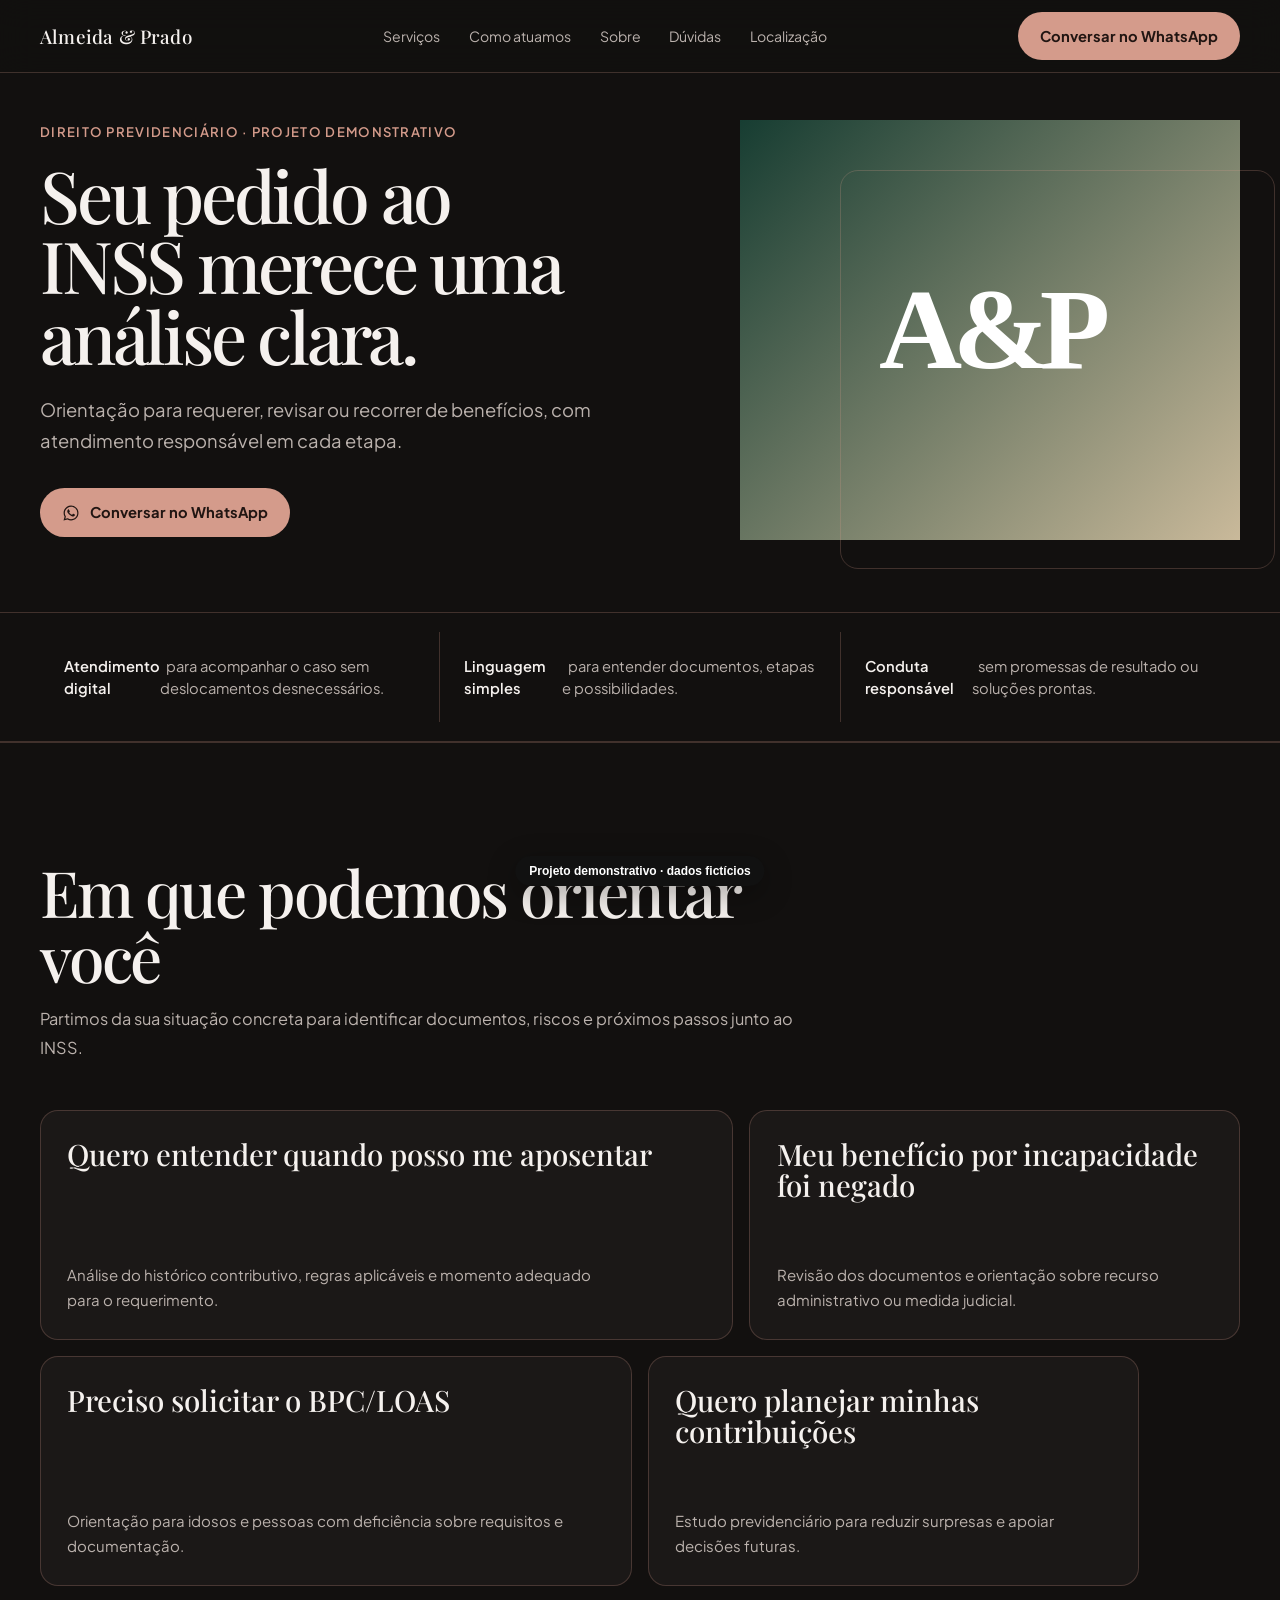
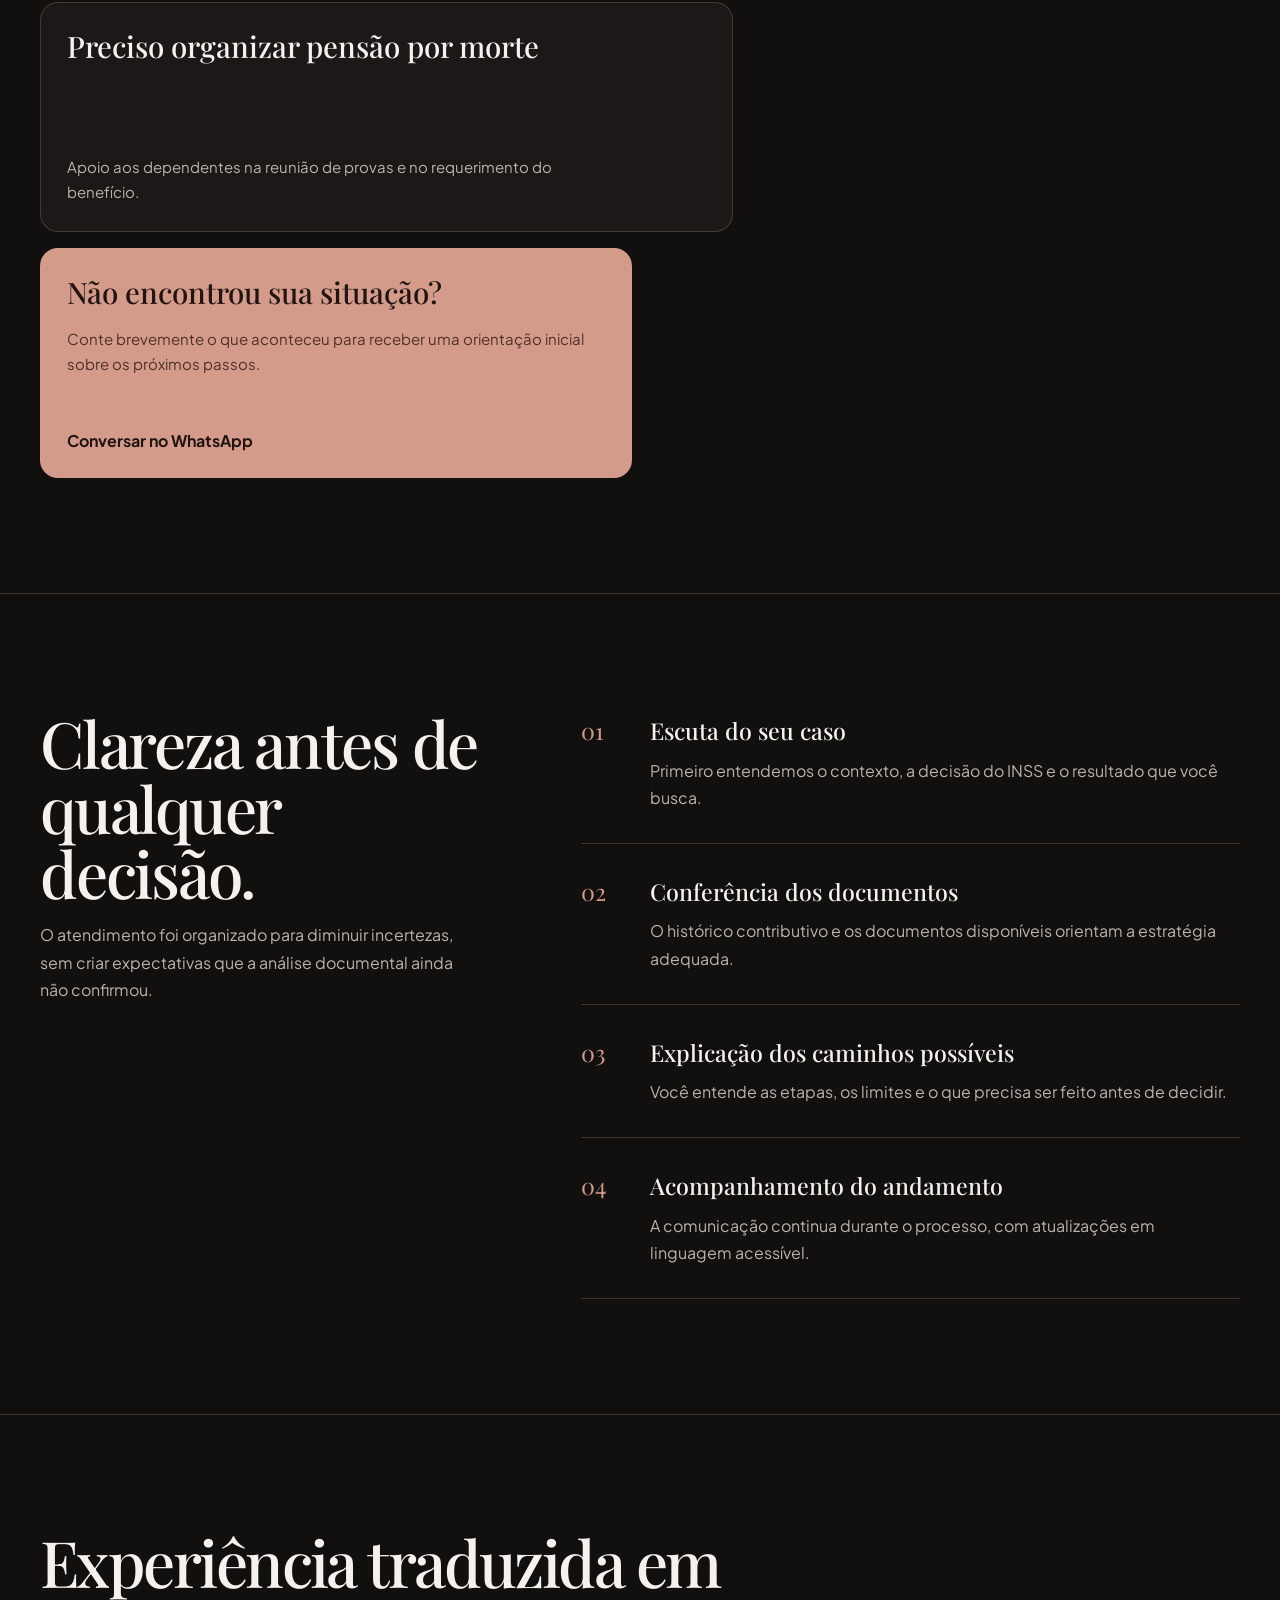
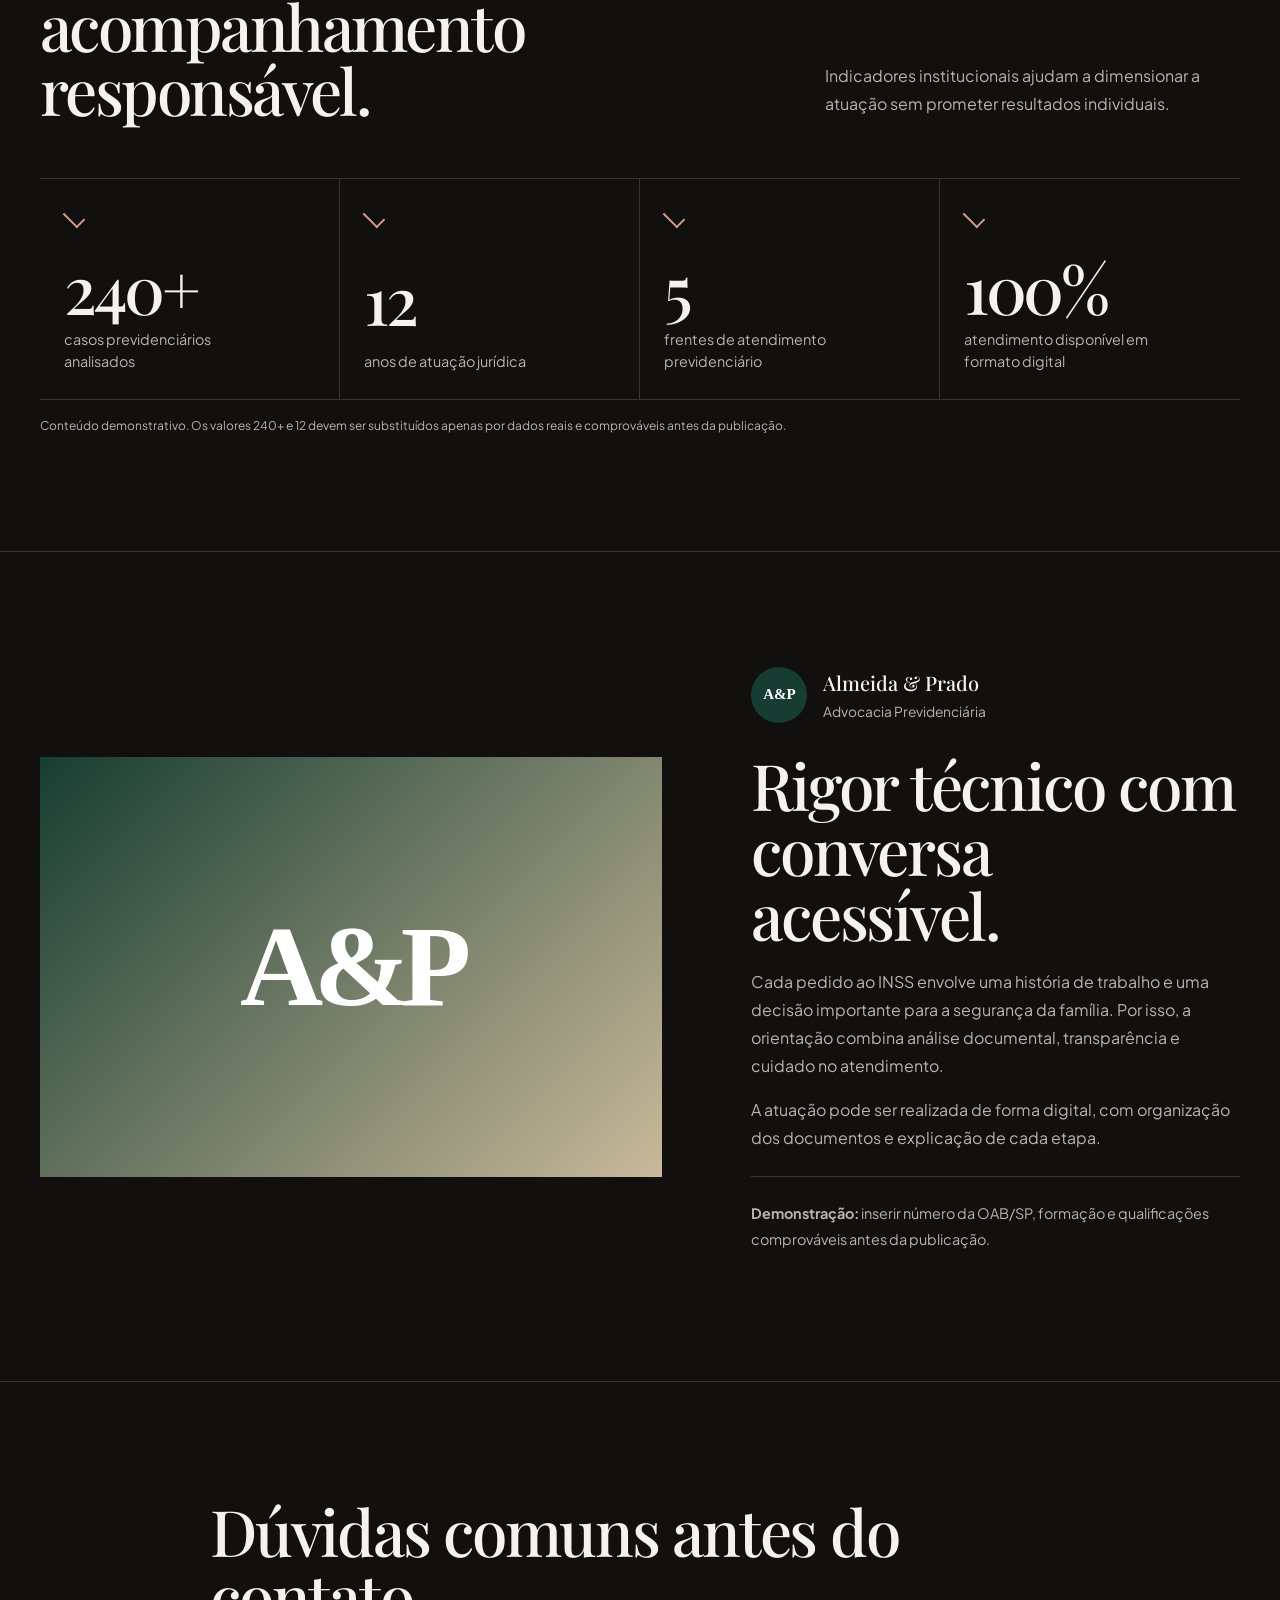
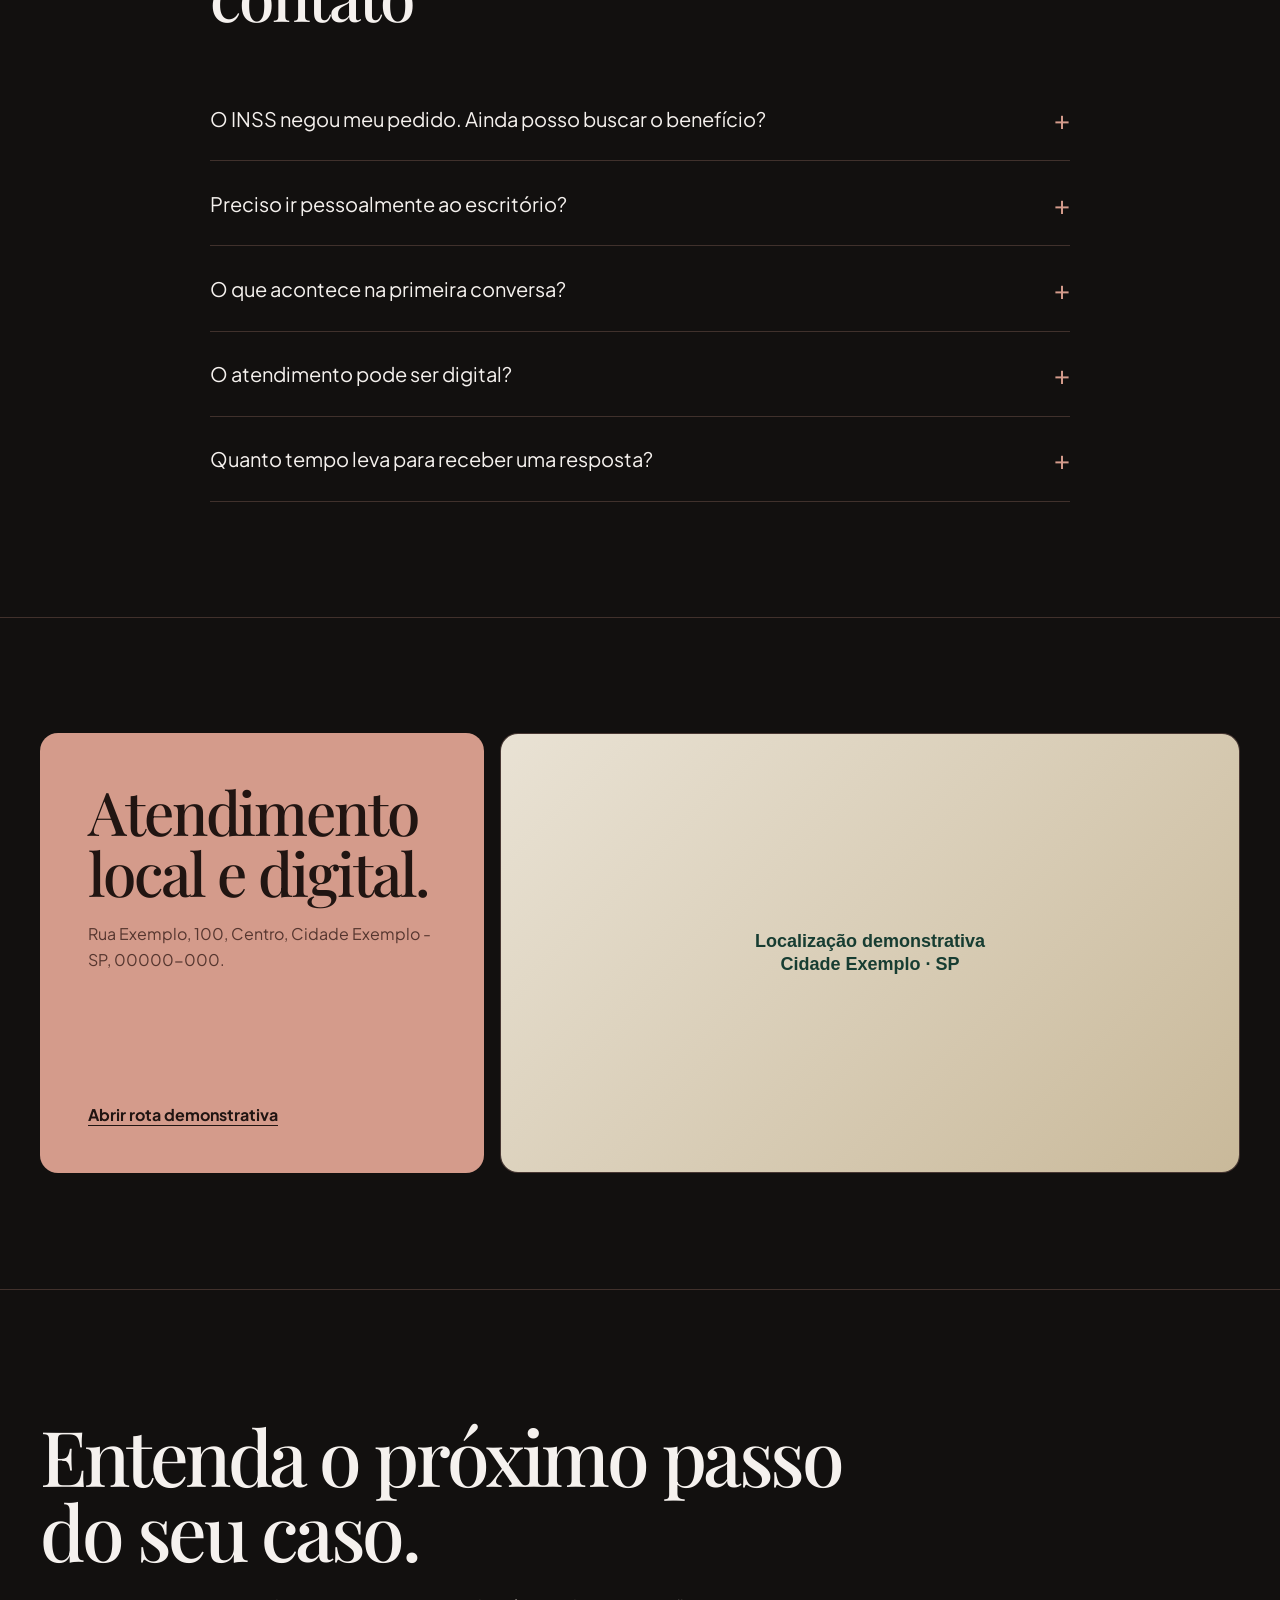
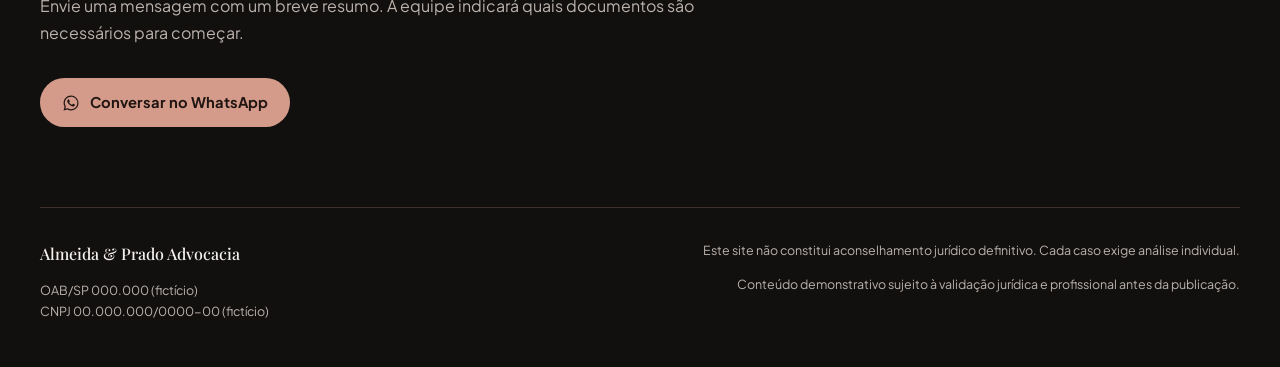
==== projetos/almeida-prado/index.html @ d70d2507 "Adiciona demo jurídica sanitizada" ====
<!doctype html>
<html lang="pt-BR">
<head>
  <meta charset="utf-8">
  <meta name="viewport" content="width=device-width, initial-scale=1">
  <meta name="description" content="Orientação previdenciária clara para aposentadorias, benefícios por incapacidade, BPC/LOAS e revisões junto ao INSS.">
  <meta name="theme-color" content="#12100f">
  <meta property="og:title" content="Almeida & Prado | Advocacia Previdenciária">
  <meta property="og:description" content="Entenda seus próximos passos junto ao INSS com orientação técnica, clara e responsável.">
  <meta property="og:type" content="website">
  <title>Almeida & Prado | Advocacia Previdenciária</title>
  <link rel="preconnect" href="https://fonts.googleapis.com">
  <link rel="preconnect" href="https://fonts.gstatic.com" crossorigin>
  <link href="https://fonts.googleapis.com/css2?family=Playfair+Display:ital,wght@0,500;0,600;1,500&family=Plus+Jakarta+Sans:wght@400;500;600;700&display=swap" rel="stylesheet">
  <style>
    :root {
      --bg: #12100f;
      --surface: #1b1817;
      --surface-soft: #221d1b;
      --accent: #d49b8b;
      --accent-hover: #e2ad9f;
      --text: #f5f1ee;
      --muted: #bbb2ad;
      --line: rgba(212, 155, 139, .24);
      --max: 1200px;
      --radius: 18px;
      --shadow: 0 24px 70px rgba(45, 25, 20, .28);
    }

    * { box-sizing: border-box; }
    html { scroll-behavior: smooth; }
    body {
      margin: 0;
      overflow-x: hidden;
      background: var(--bg);
      color: var(--text);
      font-family: "Plus Jakarta Sans", system-ui, sans-serif;
      -webkit-font-smoothing: antialiased;
    }
    body.menu-open { overflow: hidden; }
    img { display: block; max-width: 100%; }
    a { color: inherit; }
    button { font: inherit; }
    h1, h2, h3, .font-display {
      margin-top: 0;
      font-family: "Playfair Display", Georgia, serif;
      font-weight: 500;
    }
    p { margin-top: 0; }
    section[id] { scroll-margin-top: 88px; }

    .container { width: min(var(--max), calc(100% - 48px)); margin-inline: auto; }
    .section { padding: clamp(5rem, 9vw, 8rem) 0; border-top: 1px solid var(--line); }
    .section-title { max-width: 760px; margin-bottom: 3rem; }
    .section-title h2 { margin-bottom: 1rem; font-size: clamp(2.35rem, 5vw, 4.75rem); line-height: 1.02; letter-spacing: -.035em; }
    .section-title p, .body-copy { max-width: 64ch; color: var(--muted); font-size: 1.02rem; line-height: 1.75; }

    .skip-link { position: fixed; top: 1rem; left: 1rem; z-index: 100; padding: .8rem 1rem; transform: translateY(-180%); border-radius: 8px; background: var(--accent); color: #211512; font-weight: 700; }
    .skip-link:focus { transform: translateY(0); }

    .site-header { position: fixed; inset: 0 0 auto; z-index: 50; border-bottom: 1px solid var(--line); background: rgba(18, 16, 15, .88); backdrop-filter: blur(16px); }
    .nav-shell { min-height: 72px; display: flex; align-items: center; justify-content: space-between; gap: 2rem; }
    .brand { text-decoration: none; font-size: 1.18rem; letter-spacing: .01em; white-space: nowrap; }
    .desktop-nav { display: flex; align-items: center; gap: 1.8rem; }
    .desktop-nav a { color: var(--muted); font-size: .88rem; text-decoration: none; transition: color .2s ease; }
    .desktop-nav a:hover { color: var(--text); }
    .menu-toggle { display: none; width: 44px; height: 44px; padding: 0; border: 0; background: transparent; color: var(--text); cursor: pointer; }
    .menu-toggle span, .menu-toggle::before, .menu-toggle::after { content: ""; display: block; width: 22px; height: 1px; margin: 6px auto; background: currentColor; transition: transform .2s ease, opacity .2s ease; }
    .menu-toggle[aria-expanded="true"] span { opacity: 0; }
    .menu-toggle[aria-expanded="true"]::before { transform: translateY(7px) rotate(45deg); }
    .menu-toggle[aria-expanded="true"]::after { transform: translateY(-7px) rotate(-45deg); }
    .mobile-nav { display: none; }

    .button { display: inline-flex; min-height: 48px; align-items: center; justify-content: center; gap: .65rem; padding: .9rem 1.3rem; border: 1px solid transparent; border-radius: 999px; background: var(--accent); color: #211512; font-size: .92rem; font-weight: 700; line-height: 1; text-decoration: none; white-space: nowrap; transition: transform .2s ease, background-color .2s ease; }
    .button:hover { transform: translateY(-2px); background: var(--accent-hover); }
    .button:active { transform: translateY(0) scale(.98); }
    .button svg { width: 18px; height: 18px; }
    :focus-visible { outline: 2px solid var(--accent); outline-offset: 4px; }

    .hero { display: grid; align-items: center; padding: 7.5rem 0 4.5rem; }
    .hero-grid { display: grid; grid-template-columns: minmax(0, 1.05fr) minmax(360px, .95fr); align-items: center; gap: clamp(2.5rem, 6vw, 6rem); }
    .hero-kicker { margin-bottom: 1.2rem; color: var(--accent); font-size: .82rem; font-weight: 600; letter-spacing: .1em; text-transform: uppercase; }
    .hero h1 { max-width: 780px; margin-bottom: 1.5rem; font-size: clamp(3.1rem, 5.6vw, 6rem); line-height: .98; letter-spacing: -.045em; text-wrap: balance; }
    .hero-copy { max-width: 610px; margin-bottom: 2rem; color: var(--muted); font-size: clamp(1rem, 1.5vw, 1.15rem); line-height: 1.7; }
    .hero-media { position: relative; justify-self: end; width: min(100%, 500px); margin: 0; }
    .hero-media::before { content: ""; position: absolute; inset: 12% -7% -7% 20%; border: 1px solid var(--line); border-radius: var(--radius); }
    .hero-media img { position: relative; width: 100%; height: clamp(380px, 42vw, 500px); object-fit: cover; object-position: center 34%; border-radius: var(--radius); box-shadow: var(--shadow); }

    .trust-strip { padding: 1.2rem 0; border-top: 1px solid var(--line); border-bottom: 1px solid var(--line); }
    .trust-grid { display: grid; grid-template-columns: repeat(3, 1fr); gap: 1px; background: var(--line); }
    .trust-item { min-height: 90px; display: flex; align-items: center; padding: 1.2rem 1.5rem; background: var(--bg); color: var(--muted); font-size: .92rem; line-height: 1.5; }
    .trust-item strong { color: var(--text); font-weight: 600; }

    .services-grid { display: grid; grid-template-columns: repeat(12, 1fr); gap: 1rem; grid-auto-flow: dense; }
    .service { min-height: 230px; display: flex; flex-direction: column; justify-content: space-between; grid-column: span 4; padding: 1.65rem; border: 1px solid var(--line); border-radius: var(--radius); background: var(--surface); }
    .service:nth-child(1), .service:nth-child(4) { grid-column: span 7; }
    .service:nth-child(2), .service:nth-child(5) { grid-column: span 5; }
    .service:nth-child(3) { grid-column: span 6; }
    .service-cta { grid-column: span 6; background: var(--accent); color: #211512; text-decoration: none; }
    .service h3 { margin-bottom: 1.25rem; font-size: clamp(1.55rem, 2.3vw, 2.35rem); line-height: 1.08; }
    .service p { max-width: 48ch; margin-bottom: 0; color: var(--muted); font-size: .94rem; line-height: 1.65; }
    .service-cta p { color: #4f312a; }
    .service-link { margin-top: 2rem; font-weight: 700; }

    .method-grid { display: grid; grid-template-columns: .8fr 1.2fr; gap: clamp(3rem, 8vw, 8rem); }
    .method-title { position: sticky; top: 120px; align-self: start; }
    .method-title h2 { margin-bottom: 1rem; font-size: clamp(2.5rem, 5vw, 4.7rem); line-height: 1.02; letter-spacing: -.035em; }
    .method-title p { color: var(--muted); line-height: 1.7; }
    .principles { display: grid; gap: 0; }
    .principle { display: grid; grid-template-columns: 48px 1fr; gap: 1.3rem; padding: 2rem 0; border-bottom: 1px solid var(--line); }
    .principle:first-child { padding-top: .35rem; }
    .principle-index { color: var(--accent); font-family: "Playfair Display", serif; font-size: 1.45rem; }
    .principle h3 { margin-bottom: .65rem; font-size: 1.45rem; }
    .principle p { margin-bottom: 0; color: var(--muted); line-height: 1.7; }

    .results { overflow: hidden; }
    .results-intro { display: grid; grid-template-columns: minmax(0, .8fr) minmax(280px, .45fr); justify-content: space-between; gap: 3rem; align-items: end; margin-bottom: 3.5rem; }
    .results-intro h2 { max-width: 720px; margin-bottom: 0; font-size: clamp(2.5rem, 5vw, 4.8rem); line-height: 1; letter-spacing: -.04em; }
    .results-intro p { margin-bottom: .35rem; color: var(--muted); line-height: 1.7; }
    .results-grid { display: grid; grid-template-columns: repeat(4, 1fr); border-top: 1px solid var(--line); border-bottom: 1px solid var(--line); }
    .result { position: relative; min-height: 220px; display: flex; flex-direction: column; justify-content: space-between; padding: 2rem 1.5rem 1.7rem; border-right: 1px solid var(--line); }
    .result:last-child { border-right: 0; }
    .result::before { content: ""; width: 18px; height: 10px; border-right: 2px solid var(--accent); border-bottom: 2px solid var(--accent); transform: rotate(45deg); }
    .result-value { display: block; margin: 2rem 0 .5rem; color: var(--text); font-family: "Playfair Display", Georgia, serif; font-size: clamp(3rem, 5.2vw, 5.2rem); font-weight: 500; line-height: .9; letter-spacing: -.05em; }
    .result-label { max-width: 19ch; color: var(--muted); font-size: .9rem; line-height: 1.5; }
    .results-note { margin: 1rem 0 0; color: var(--muted); font-size: .75rem; line-height: 1.6; }

    .about-grid { display: grid; grid-template-columns: minmax(0, 1.12fr) minmax(320px, .88fr); gap: clamp(2.5rem, 7vw, 6rem); align-items: center; }
    .team-photo { position: relative; margin: 0; }
    .team-photo img { width: 100%; height: clamp(440px, 52vw, 620px); object-fit: cover; object-position: center; border-radius: var(--radius); }
    .profile-row { display: flex; align-items: center; gap: 1rem; margin-bottom: 1.8rem; }
    .profile-row img { width: 74px; height: 74px; border-radius: 50%; object-fit: cover; image-rendering: auto; }
    .profile-row strong { display: block; margin-bottom: .25rem; font-family: "Playfair Display", serif; font-size: 1.25rem; font-weight: 500; }
    .profile-row span { color: var(--muted); font-size: .86rem; }
    .about-copy h2 { margin-bottom: 1.3rem; font-size: clamp(2.5rem, 5vw, 4.7rem); line-height: 1.02; letter-spacing: -.035em; }
    .about-copy p { color: var(--muted); line-height: 1.75; }
    .credential-placeholder { margin-top: 1.5rem; padding-top: 1.5rem; border-top: 1px solid var(--line); color: var(--text); font-size: .9rem; }

    .faq-wrap { max-width: 860px; }
    details { border-bottom: 1px solid var(--line); }
    summary { display: grid; grid-template-columns: 1fr auto; align-items: center; gap: 1.5rem; padding: 1.6rem 0; cursor: pointer; list-style: none; font-size: clamp(1.05rem, 2vw, 1.25rem); }
    summary::-webkit-details-marker { display: none; }
    summary::after { content: "+"; color: var(--accent); font-size: 1.65rem; font-weight: 400; transition: transform .2s ease; }
    details[open] summary::after { transform: rotate(45deg); }
    details p { max-width: 66ch; padding: 0 3rem 1.6rem 0; color: var(--muted); line-height: 1.7; }

    .location-grid { display: grid; grid-template-columns: .75fr 1.25fr; gap: 1rem; }
    .location-copy { display: flex; flex-direction: column; justify-content: space-between; min-height: 440px; padding: clamp(1.75rem, 4vw, 3rem); border-radius: var(--radius); background: var(--accent); color: #211512; }
    .location-copy h2 { max-width: 500px; margin-bottom: 1.2rem; font-size: clamp(2.4rem, 4.7vw, 4.5rem); line-height: 1; letter-spacing: -.035em; }
    .location-copy p { max-width: 48ch; color: #56362f; line-height: 1.65; }
    .location-copy a { font-weight: 700; text-underline-offset: 4px; }
    .map { min-height: 440px; overflow: hidden; border: 1px solid var(--line); border-radius: var(--radius); background: var(--surface); }
    .map iframe { width: 100%; height: 100%; min-height: 440px; border: 0; filter: grayscale(1) contrast(.9) sepia(.15); }

    .footer { padding: clamp(5rem, 10vw, 9rem) 0 calc(2rem + env(safe-area-inset-bottom)); border-top: 1px solid var(--line); }
    .footer-cta { max-width: 850px; margin-bottom: 5rem; }
    .footer-cta h2 { margin-bottom: 1.5rem; font-size: clamp(2.7rem, 6vw, 6rem); line-height: .98; letter-spacing: -.045em; }
    .footer-cta p { max-width: 56ch; margin-bottom: 2rem; color: var(--muted); line-height: 1.7; }
    .footer-meta { display: grid; grid-template-columns: 1fr 1fr; gap: 2rem; padding-top: 2rem; border-top: 1px solid var(--line); color: var(--muted); font-size: .78rem; line-height: 1.7; }
    .footer-meta strong { color: var(--text); font-family: "Playfair Display", serif; font-size: 1rem; font-weight: 500; }
    .footer-meta > :last-child { text-align: right; }
    .mobile-cta { display: none; }

    .reveal { opacity: 1; transform: none; }
    .js .reveal { opacity: 0; transform: translateY(20px); }
    .js .reveal.is-visible { opacity: 1; transform: translateY(0); transition: opacity .65s ease, transform .65s cubic-bezier(.2, .8, .2, 1); }

    @media (max-width: 900px) {
      .desktop-nav, .header-cta { display: none; }
      .menu-toggle { display: block; }
      .mobile-nav { position: fixed; inset: 73px 0 auto; display: grid; max-height: 0; overflow: hidden; background: var(--bg); transition: max-height .25s ease; }
      .mobile-nav.is-open { max-height: calc(100dvh - 73px); border-bottom: 1px solid var(--line); }
      .mobile-nav a { padding: 1.1rem 24px; border-top: 1px solid var(--line); color: var(--muted); text-decoration: none; }
      .hero { padding: 7.5rem 0 4rem; }
      .hero-grid, .about-grid, .method-grid, .location-grid { grid-template-columns: 1fr; }
      .results-intro { grid-template-columns: 1fr; gap: 1.25rem; }
      .results-grid { grid-template-columns: repeat(2, 1fr); }
      .result:nth-child(2) { border-right: 0; }
      .result:nth-child(-n+2) { border-bottom: 1px solid var(--line); }
      .hero-media { justify-self: start; width: min(100%, 560px); }
      .hero-media img { height: min(58vw, 430px); object-position: center 30%; }
      .method-title { position: static; }
      .service, .service:nth-child(n), .service-cta { grid-column: span 6; }
      .location-copy { min-height: 340px; }
      .map, .map iframe { min-height: 360px; }
    }

    @media (max-width: 640px) {
      .container { width: min(100% - 32px, var(--max)); }
      .section { padding: 4.5rem 0; }
      .hero h1 { font-size: clamp(2.8rem, 13vw, 4.4rem); line-height: 1.01; }
      .hero-copy { font-size: 1rem; }
      .hero-media::before { display: none; }
      .hero-media img { height: min(84vw, 390px); object-position: center 28%; }
      .trust-grid { grid-template-columns: 1fr; }
      .services-grid { display: grid; grid-template-columns: 1fr; }
      .service, .service:nth-child(n), .service-cta { grid-column: auto; min-height: 210px; }
      .principle { grid-template-columns: 36px 1fr; gap: .85rem; }
      .results-grid { grid-template-columns: 1fr; }
      .result, .result:nth-child(2) { min-height: 180px; border-right: 0; border-bottom: 1px solid var(--line); }
      .result:last-child { border-bottom: 0; }
      .result-value { font-size: 4rem; }
      .team-photo img { height: min(108vw, 390px); object-position: center 34%; }
      .footer { padding-bottom: calc(7rem + env(safe-area-inset-bottom)); }
      .footer-meta { grid-template-columns: 1fr; }
      .footer-meta > :last-child { text-align: left; }
      .mobile-cta { position: fixed; inset: auto 0 0; z-index: 60; display: block; padding: .75rem 1rem calc(.75rem + env(safe-area-inset-bottom)); border-top: 1px solid var(--line); background: rgba(18, 16, 15, .94); backdrop-filter: blur(14px); }
      .mobile-cta .button { width: 100%; }
    }

    @media (prefers-reduced-motion: reduce) {
      html { scroll-behavior: auto; }
      *, *::before, *::after { animation-duration: .01ms !important; transition-duration: .01ms !important; }
      .js .reveal { opacity: 1; transform: none; }
    }
  </style>
  <script>document.documentElement.classList.add('js');</script>
</head>
<body>
  <a class="skip-link" href="#conteudo">Pular para o conteúdo</a>

  <svg aria-hidden="true" style="display:none">
    <symbol id="whatsapp" viewBox="0 0 24 24" fill="currentColor"><path d="M12.04 2C6.58 2 2.13 6.45 2.13 11.91c0 1.75.46 3.45 1.32 4.95L2 22l5.26-1.38a9.9 9.9 0 0 0 4.78 1.22h.01c5.46 0 9.9-4.45 9.9-9.91 0-2.65-1.03-5.14-2.9-7.01A9.88 9.88 0 0 0 12.04 2m0 1.67c2.24 0 4.35.87 5.94 2.46a8.23 8.23 0 0 1 2.42 5.85c0 4.56-3.71 8.27-8.37 8.27a8.3 8.3 0 0 1-4.22-1.15l-.3-.18-3.12.82.83-3.04-.2-.31a8.2 8.2 0 0 1-1.26-4.38c0-4.56 3.72-8.27 8.28-8.27M8.53 7.2c-.16 0-.43.06-.65.31-.22.25-.86.84-.86 2.05 0 1.21.88 2.38 1 2.54.13.17 1.75 2.8 4.32 3.82 2.13.85 2.57.68 3.03.64.47-.04 1.5-.61 1.71-1.2.21-.59.21-1.09.15-1.2-.06-.11-.23-.17-.48-.3-.25-.12-1.5-.74-1.73-.82-.23-.09-.4-.13-.57.13-.17.25-.65.82-.8.99-.15.17-.29.19-.54.06-.25-.12-1.06-.39-2.02-1.24a7.6 7.6 0 0 1-1.4-1.75c-.15-.25-.02-.39.11-.51.11-.11.25-.29.37-.44.12-.15.16-.25.24-.42.08-.17.04-.31-.02-.44C9.6 8.85 9.06 7.6 8.83 7.1c-.18-.4-.36-.35-.5-.36l-.42-.02Z"/></symbol>
  </svg>

  <header class="site-header">
    <div class="container nav-shell">
      <a class="brand font-display" href="#topo">Almeida & Prado</a>
      <nav class="desktop-nav" aria-label="Navegação principal">
        <a href="#servicos">Serviços</a><a href="#diferenciais">Como atuamos</a><a href="#sobre">Sobre</a><a href="#faq">Dúvidas</a><a href="#localizacao">Localização</a>
      </nav>
      <a class="button header-cta" data-cta href="#contato-demo" target="_blank" rel="noopener noreferrer">Conversar no WhatsApp</a>
      <button class="menu-toggle" type="button" aria-expanded="false" aria-controls="mobile-menu" aria-label="Abrir menu"><span></span></button>
    </div>
    <nav id="mobile-menu" class="mobile-nav" aria-label="Navegação móvel">
      <a href="#servicos">Serviços</a><a href="#diferenciais">Como atuamos</a><a href="#sobre">Sobre</a><a href="#faq">Dúvidas</a><a href="#localizacao">Localização</a>
    </nav>
  </header>

  <main id="conteudo">
    <section id="topo" class="hero">
      <div class="container hero-grid">
        <div class="hero-content">
          <p class="hero-kicker">Direito Previdenciário · Projeto demonstrativo</p>
          <h1>Seu pedido ao INSS merece uma análise clara.</h1>
          <p class="hero-copy">Orientação para requerer, revisar ou recorrer de benefícios, com atendimento responsável em cada etapa.</p>
          <a class="button" data-cta href="#contato-demo" target="_blank" rel="noopener noreferrer"><svg aria-hidden="true"><use href="#whatsapp"></use></svg>Conversar no WhatsApp</a>
        </div>
        <figure class="hero-media" aria-label="Equipe do escritório Almeida & Prado">
          <div aria-label="Monograma Almeida e Prado" style="width:100%;height:100%;min-height:420px;display:grid;place-items:center;background:linear-gradient(135deg,#173d32,#c9b99a);color:white;font:600 clamp(48px,9vw,120px)/1 Georgia,serif;letter-spacing:-.08em">A&amp;P</div>
        </figure>
      </div>
    </section>

    <aside class="trust-strip" aria-label="Características do atendimento">
      <div class="container trust-grid">
        <div class="trust-item"><strong>Atendimento digital</strong>&nbsp; para acompanhar o caso sem deslocamentos desnecessários.</div>
        <div class="trust-item"><strong>Linguagem simples</strong>&nbsp; para entender documentos, etapas e possibilidades.</div>
        <div class="trust-item"><strong>Conduta responsável</strong>&nbsp; sem promessas de resultado ou soluções prontas.</div>
      </div>
    </aside>

    <section id="servicos" class="section">
      <div class="container">
        <div class="section-title reveal"><h2>Em que podemos orientar você</h2><p>Partimos da sua situação concreta para identificar documentos, riscos e próximos passos junto ao INSS.</p></div>
        <div class="services-grid">
          <article class="service reveal"><h3>Quero entender quando posso me aposentar</h3><p>Análise do histórico contributivo, regras aplicáveis e momento adequado para o requerimento.</p></article>
          <article class="service reveal"><h3>Meu benefício por incapacidade foi negado</h3><p>Revisão dos documentos e orientação sobre recurso administrativo ou medida judicial.</p></article>
          <article class="service reveal"><h3>Preciso solicitar o BPC/LOAS</h3><p>Orientação para idosos e pessoas com deficiência sobre requisitos e documentação.</p></article>
          <article class="service reveal"><h3>Preciso organizar pensão por morte</h3><p>Apoio aos dependentes na reunião de provas e no requerimento do benefício.</p></article>
          <article class="service reveal"><h3>Quero planejar minhas contribuições</h3><p>Estudo previdenciário para reduzir surpresas e apoiar decisões futuras.</p></article>
          <a class="service service-cta reveal" data-cta href="#contato-demo" target="_blank" rel="noopener noreferrer"><div><h3>Não encontrou sua situação?</h3><p>Conte brevemente o que aconteceu para receber uma orientação inicial sobre os próximos passos.</p></div><span class="service-link">Conversar no WhatsApp</span></a>
        </div>
      </div>
    </section>

    <section id="diferenciais" class="section">
      <div class="container method-grid">
        <div class="method-title reveal"><h2>Clareza antes de qualquer decisão.</h2><p>O atendimento foi organizado para diminuir incertezas, sem criar expectativas que a análise documental ainda não confirmou.</p></div>
        <div class="principles">
          <article class="principle reveal"><span class="principle-index">01</span><div><h3>Escuta do seu caso</h3><p>Primeiro entendemos o contexto, a decisão do INSS e o resultado que você busca.</p></div></article>
          <article class="principle reveal"><span class="principle-index">02</span><div><h3>Conferência dos documentos</h3><p>O histórico contributivo e os documentos disponíveis orientam a estratégia adequada.</p></div></article>
          <article class="principle reveal"><span class="principle-index">03</span><div><h3>Explicação dos caminhos possíveis</h3><p>Você entende as etapas, os limites e o que precisa ser feito antes de decidir.</p></div></article>
          <article class="principle reveal"><span class="principle-index">04</span><div><h3>Acompanhamento do andamento</h3><p>A comunicação continua durante o processo, com atualizações em linguagem acessível.</p></div></article>
        </div>
      </div>
    </section>

    <section id="resultados" class="section results">
      <div class="container">
        <div class="results-intro reveal">
          <h2>Experiência traduzida em acompanhamento responsável.</h2>
          <p>Indicadores institucionais ajudam a dimensionar a atuação sem prometer resultados individuais.</p>
        </div>
        <div class="results-grid reveal" aria-label="Indicadores demonstrativos do escritório">
          <article class="result">
            <span class="result-value" data-counter="240" data-suffix="+">240+</span>
            <span class="result-label">casos previdenciários analisados</span>
          </article>
          <article class="result">
            <span class="result-value" data-counter="12">12</span>
            <span class="result-label">anos de atuação jurídica</span>
          </article>
          <article class="result">
            <span class="result-value" data-counter="5">5</span>
            <span class="result-label">frentes de atendimento previdenciário</span>
          </article>
          <article class="result">
            <span class="result-value" data-counter="100" data-suffix="%">100%</span>
            <span class="result-label">atendimento disponível em formato digital</span>
          </article>
        </div>
        <p class="results-note">Conteúdo demonstrativo. Os valores 240+ e 12 devem ser substituídos apenas por dados reais e comprováveis antes da publicação.</p>
      </div>
    </section>

    <section id="sobre" class="section">
      <div class="container about-grid">
        <figure class="team-photo reveal"><div aria-label="Identidade visual Almeida e Prado" style="width:100%;height:100%;min-height:420px;display:grid;place-items:center;background:linear-gradient(135deg,#173d32,#c9b99a);color:white;font:600 clamp(48px,9vw,120px)/1 Georgia,serif;letter-spacing:-.08em">A&amp;P</div></figure>
        <div class="about-copy reveal">
          <div class="profile-row"><div aria-hidden="true" style="width:56px;height:56px;border-radius:50%;display:grid;place-items:center;background:#173d32;color:#fff;font:600 15px Georgia,serif">A&amp;P</div><div><strong>Almeida &amp; Prado</strong><span>Advocacia Previdenciária</span></div></div>
          <h2>Rigor técnico com conversa acessível.</h2>
          <p>Cada pedido ao INSS envolve uma história de trabalho e uma decisão importante para a segurança da família. Por isso, a orientação combina análise documental, transparência e cuidado no atendimento.</p>
          <p>A atuação pode ser realizada de forma digital, com organização dos documentos e explicação de cada etapa.</p>
          <p class="credential-placeholder"><strong>Demonstração:</strong> inserir número da OAB/SP, formação e qualificações comprováveis antes da publicação.</p>
        </div>
      </div>
    </section>

    <section id="faq" class="section">
      <div class="container faq-wrap">
        <div class="section-title reveal"><h2>Dúvidas comuns antes do contato</h2></div>
        <div class="reveal">
          <details><summary>O INSS negou meu pedido. Ainda posso buscar o benefício?</summary><p>Dependendo do caso, pode ser possível apresentar recurso administrativo ou avaliar uma medida judicial. A documentação e o motivo do indeferimento precisam ser analisados.</p></details>
          <details><summary>Preciso ir pessoalmente ao escritório?</summary><p>Não necessariamente. O atendimento e o envio de documentos podem ser realizados de forma digital.</p></details>
          <details><summary>O que acontece na primeira conversa?</summary><p>Você relata a situação e recebe a indicação dos documentos necessários para uma análise responsável do caso.</p></details>
          <details><summary>O atendimento pode ser digital?</summary><p>Sim. O atendimento digital permite acompanhar casos de outras localidades, conforme a viabilidade jurídica.</p></details>
          <details><summary>Quanto tempo leva para receber uma resposta?</summary><p>Prazo de retorno e disponibilidade devem ser confirmados pela equipe no início do atendimento.</p></details>
        </div>
      </div>
    </section>

    <section id="localizacao" class="section">
      <div class="container location-grid">
        <div class="location-copy reveal"><div><h2>Atendimento local e digital.</h2><p>Rua Exemplo, 100, Centro, Cidade Exemplo - SP, 00000-000.</p></div><a href="#contato-demo">Abrir rota demonstrativa</a></div>
        <div class="map reveal" aria-label="Mapa demonstrativo"><div style="min-height:360px;height:100%;display:grid;place-items:center;background:linear-gradient(135deg,#e9e2d4,#c9b99a);color:#173d32;font:600 18px/1.3 Arial,sans-serif;text-align:center;padding:24px">Localização demonstrativa<br>Cidade Exemplo · SP</div></div>
      </div>
    </section>
  </main>

  <footer class="footer">
    <div class="container">
      <div class="footer-cta reveal"><h2>Entenda o próximo passo do seu caso.</h2><p>Envie uma mensagem com um breve resumo. A equipe indicará quais documentos são necessários para começar.</p><a class="button" data-cta href="#contato-demo" target="_blank" rel="noopener noreferrer"><svg aria-hidden="true"><use href="#whatsapp"></use></svg>Conversar no WhatsApp</a></div>
      <div class="footer-meta"><div><p><strong>Almeida & Prado Advocacia</strong></p><p>OAB/SP 000.000 (fictício)<br>CNPJ 00.000.000/0000-00 (fictício)</p></div><div><p>Este site não constitui aconselhamento jurídico definitivo. Cada caso exige análise individual.</p><p>Conteúdo demonstrativo sujeito à validação jurídica e profissional antes da publicação.</p></div></div>
    </div>
  </footer>

  <div class="mobile-cta"><a class="button" data-cta href="#contato-demo" target="_blank" rel="noopener noreferrer"><svg aria-hidden="true"><use href="#whatsapp"></use></svg>Conversar no WhatsApp</a></div>

  <script>
    (function () {
      var toggle = document.querySelector('.menu-toggle');
      var menu = document.getElementById('mobile-menu');
      function setMenu(open) {
        toggle.setAttribute('aria-expanded', String(open));
        toggle.setAttribute('aria-label', open ? 'Fechar menu' : 'Abrir menu');
        menu.classList.toggle('is-open', open);
        document.body.classList.toggle('menu-open', open);
      }
      toggle.addEventListener('click', function () { setMenu(toggle.getAttribute('aria-expanded') !== 'true'); });
      menu.querySelectorAll('a').forEach(function (link) { link.addEventListener('click', function () { setMenu(false); }); });
      document.addEventListener('keydown', function (event) { if (event.key === 'Escape') { setMenu(false); toggle.focus(); } });

      var reduceMotion = window.matchMedia('(prefers-reduced-motion: reduce)').matches;
      var reveals = document.querySelectorAll('.reveal');
      if (reduceMotion || !('IntersectionObserver' in window)) {
        reveals.forEach(function (element) { element.classList.add('is-visible'); });
      } else {
        var observer = new IntersectionObserver(function (entries) {
          entries.forEach(function (entry) {
            if (entry.isIntersecting) { entry.target.classList.add('is-visible'); observer.unobserve(entry.target); }
          });
        }, { threshold: .12, rootMargin: '0px 0px -40px' });
        reveals.forEach(function (element) { observer.observe(element); });
      }

      var counters = document.querySelectorAll('[data-counter]');
      function setCounterValue(element, value) {
        element.textContent = value + (element.getAttribute('data-suffix') || '');
      }
      function animateCounter(element) {
        var target = Number(element.getAttribute('data-counter'));
        var startTime = null;
        var duration = 1100;
        function frame(time) {
          if (startTime === null) { startTime = time; }
          var progress = Math.min((time - startTime) / duration, 1);
          var eased = 1 - Math.pow(1 - progress, 3);
          setCounterValue(element, Math.round(target * eased));
          if (progress < 1) { requestAnimationFrame(frame); }
        }
        requestAnimationFrame(frame);
      }
      if (!reduceMotion && 'IntersectionObserver' in window) {
        var counterObserver = new IntersectionObserver(function (entries) {
          entries.forEach(function (entry) {
            if (entry.isIntersecting) {
              entry.target.querySelectorAll('[data-counter]').forEach(animateCounter);
              counterObserver.unobserve(entry.target);
            }
          });
        }, { threshold: .35 });
        var resultsGrid = document.querySelector('.results-grid');
        if (resultsGrid) { counterObserver.observe(resultsGrid); }
      } else {
        counters.forEach(function (element) { setCounterValue(element, element.getAttribute('data-counter')); });
      }
    }());
  </script>
<div style="position:fixed;z-index:99999;left:50%;bottom:14px;transform:translateX(-50%);padding:8px 14px;border-radius:999px;background:#111;color:#fff;font:600 12px/1.2 Arial,sans-serif;box-shadow:0 8px 30px #0005;white-space:nowrap">Projeto demonstrativo · dados fictícios</div></body>
</html>
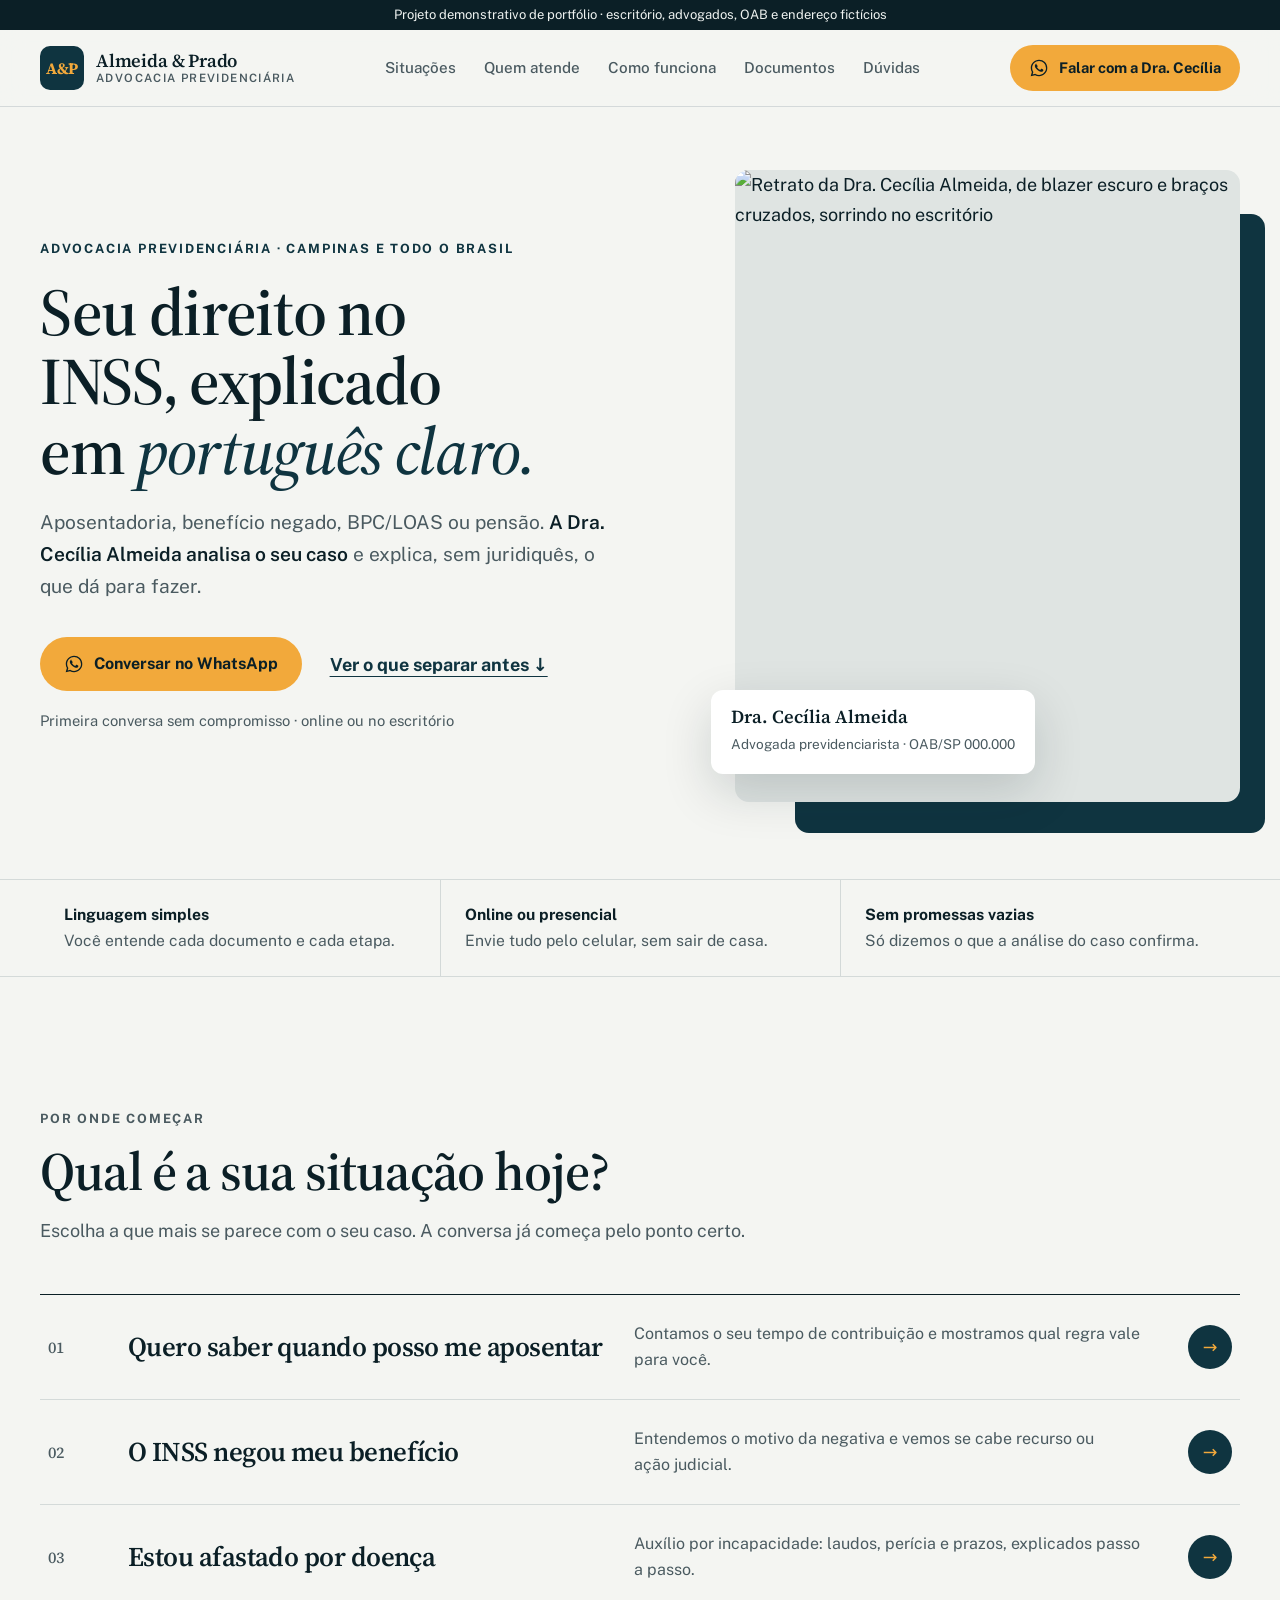
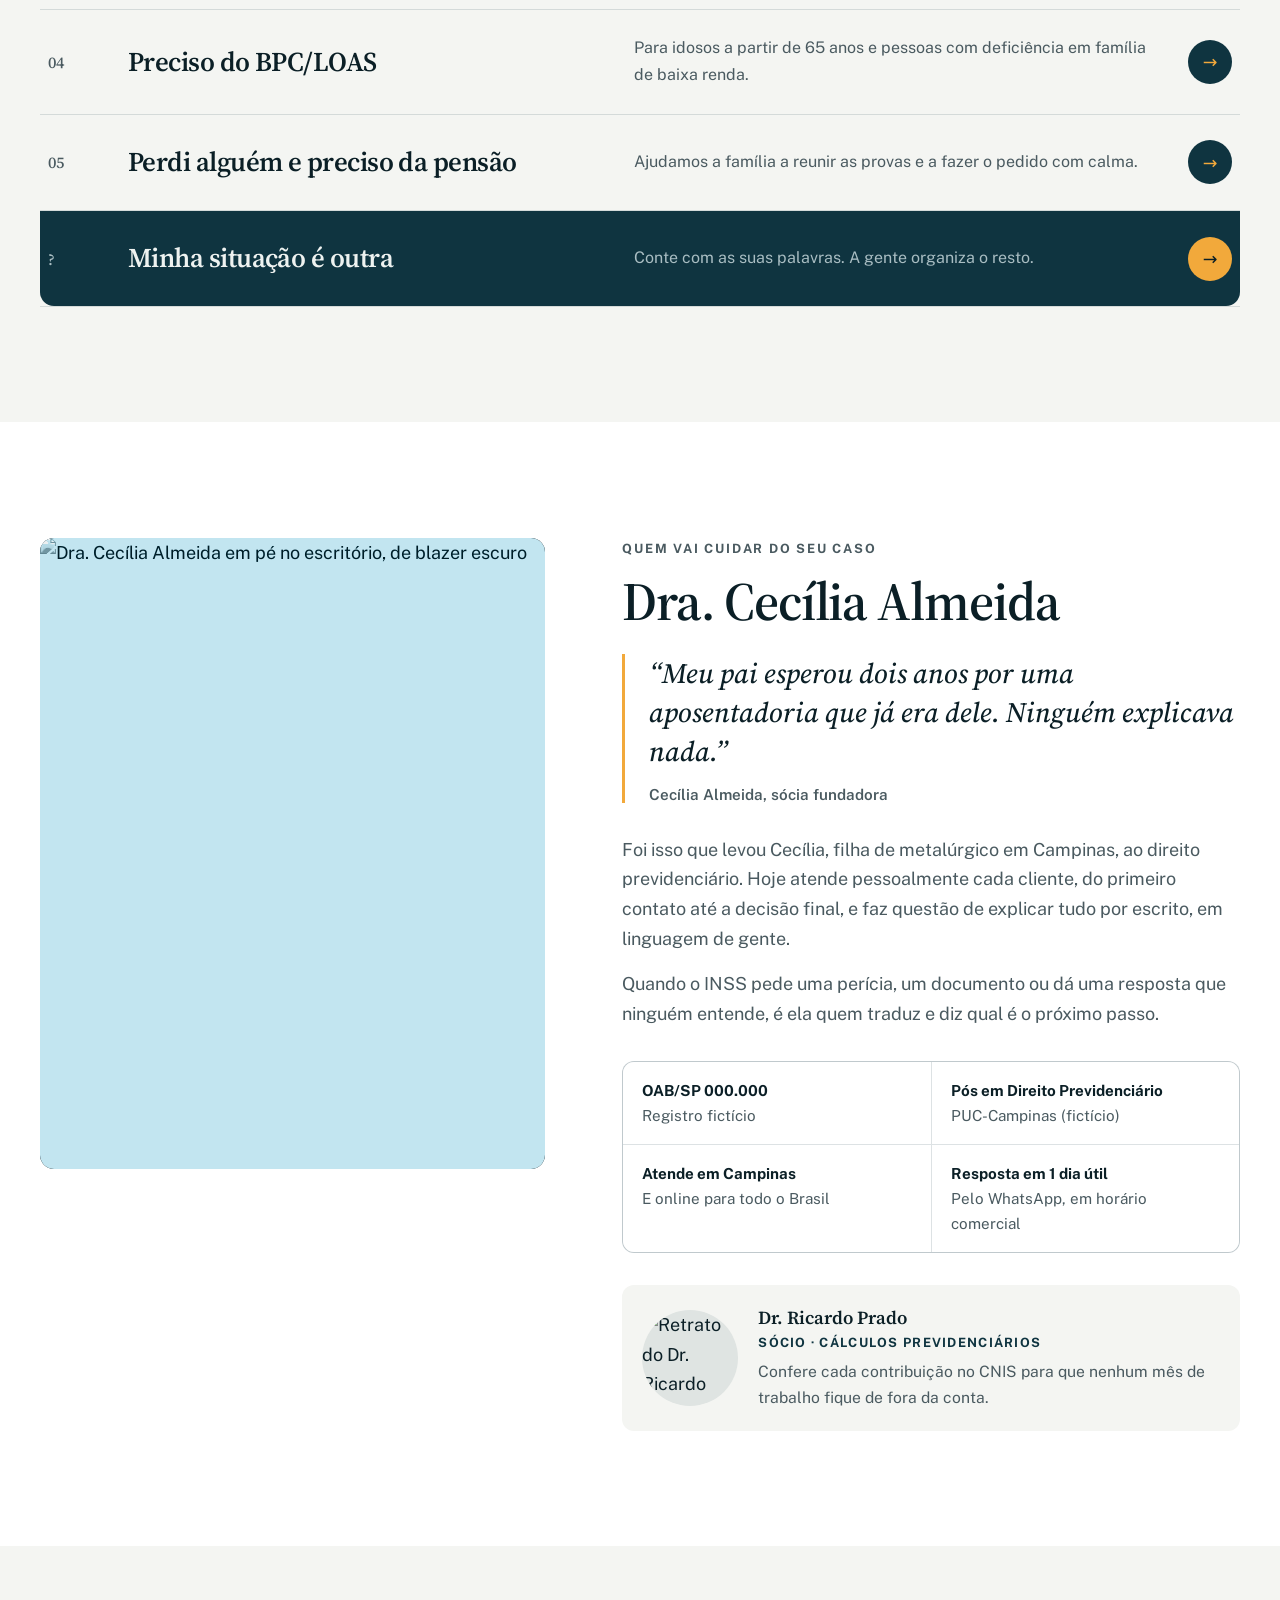
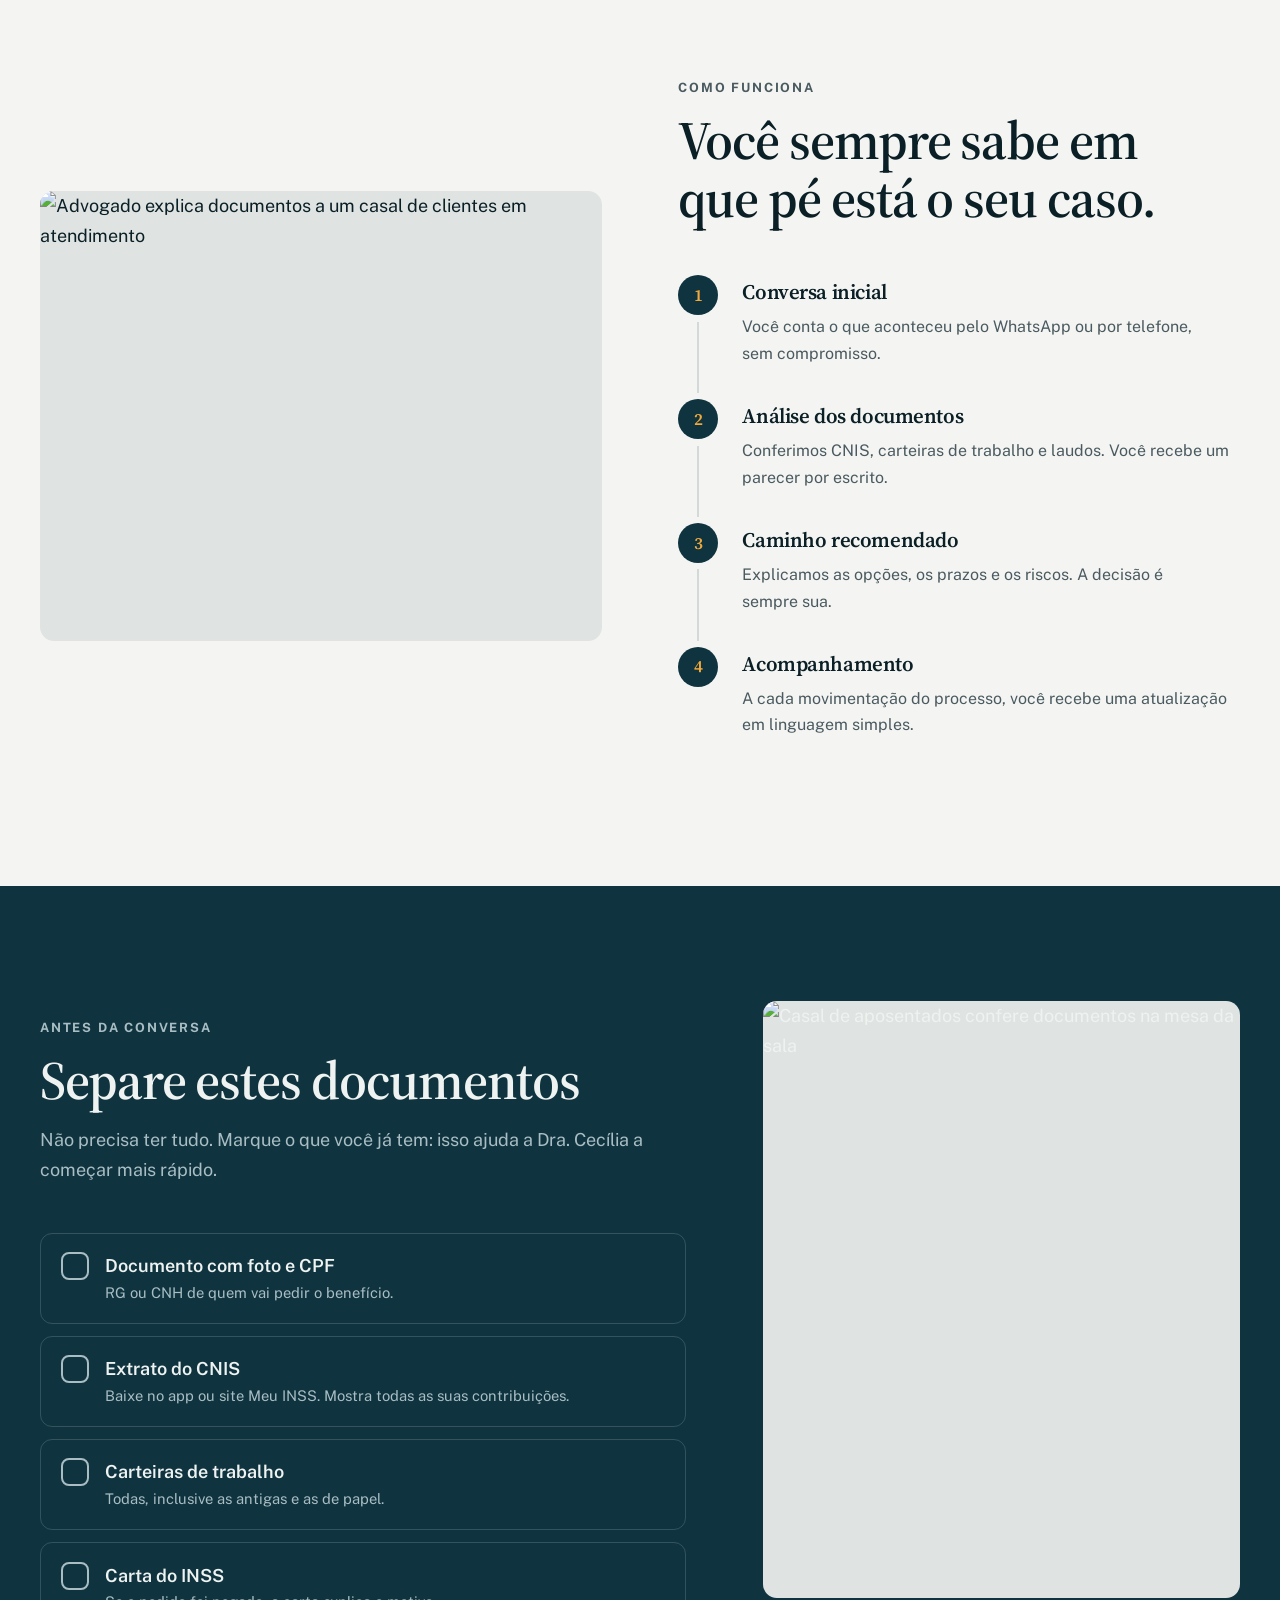
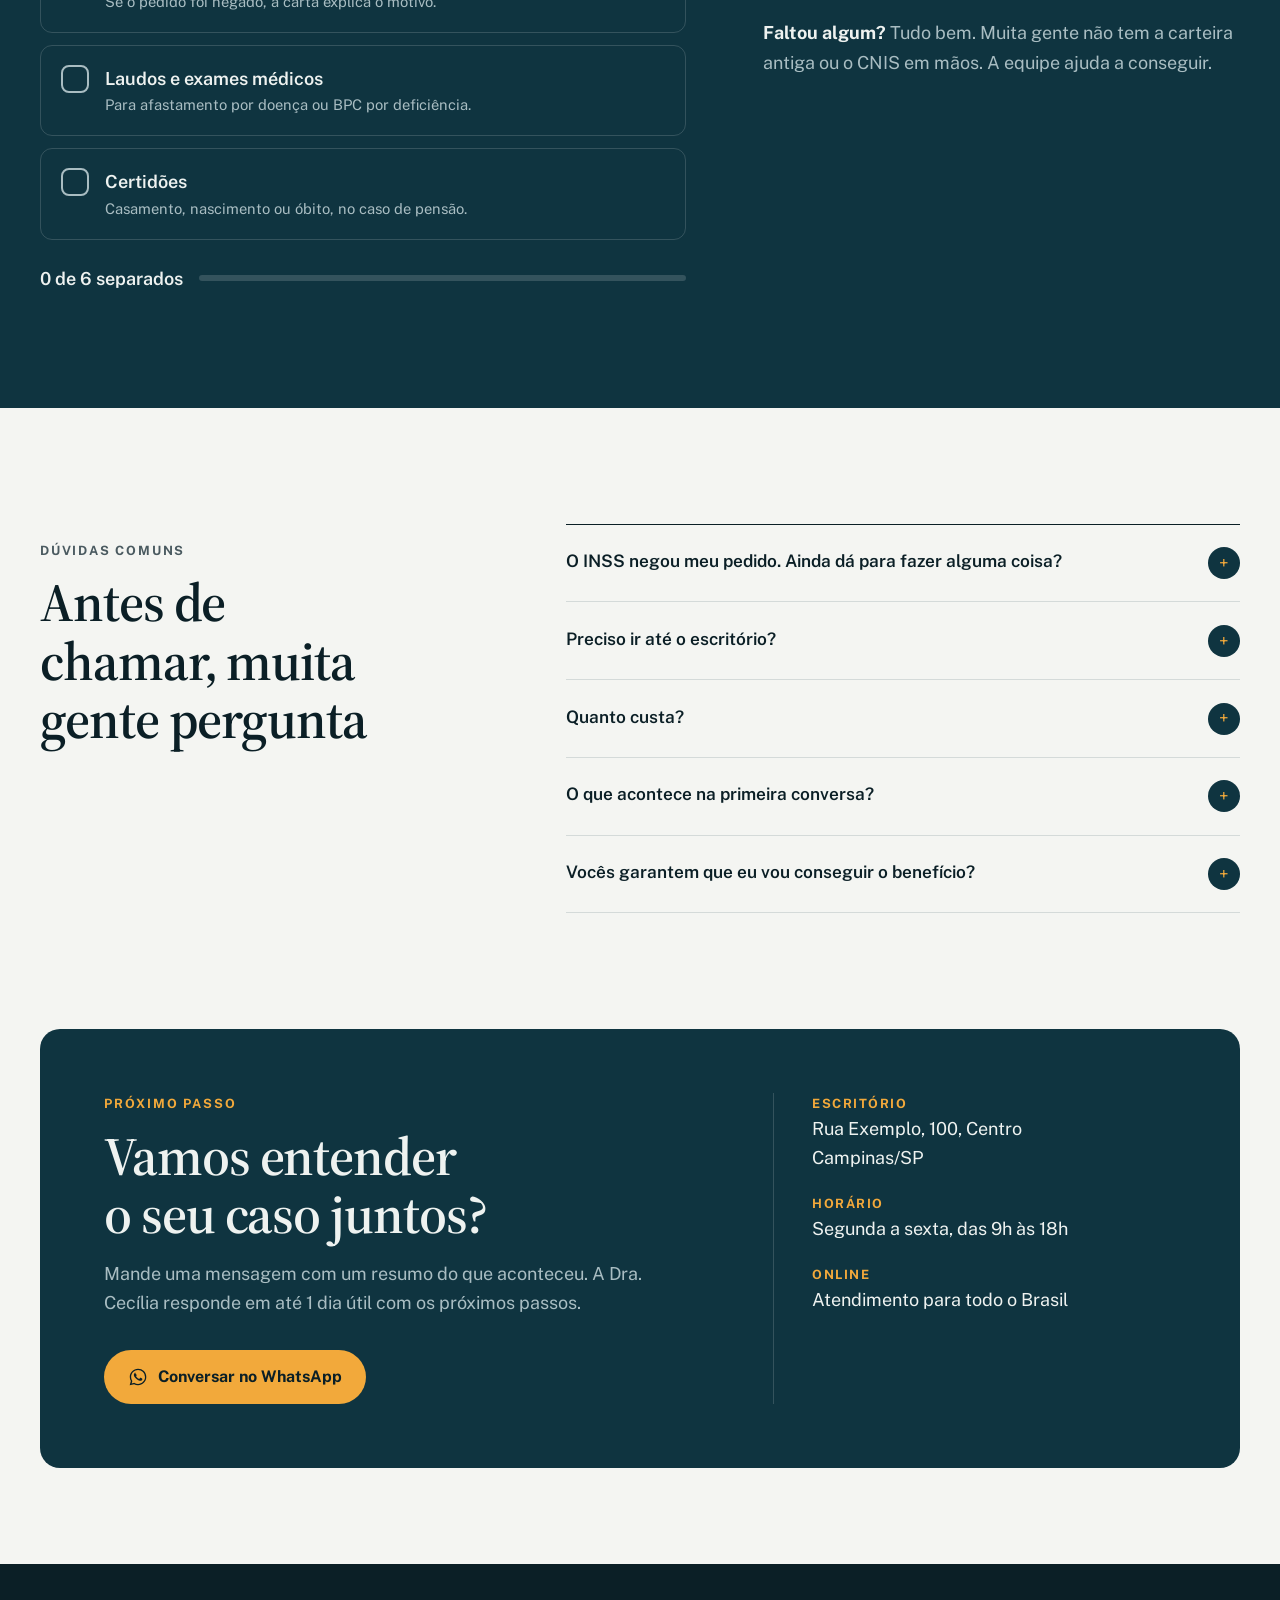
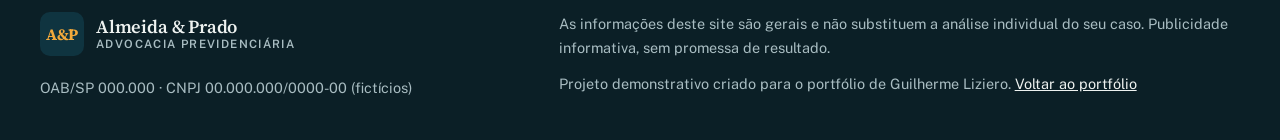
==== commit b3a38881: "Reformula demo Almeida & Prado com persona e nova identidade Redesenho completo da demo jurídica, qu" ====
--- a/projetos/almeida-prado/index.html
+++ b/projetos/almeida-prado/index.html
@@ -1,421 +1,571 @@
-<!doctype html>
-<html lang="pt-BR">
-<head>
-  <meta charset="utf-8">
-  <meta name="viewport" content="width=device-width, initial-scale=1">
-  <meta name="description" content="Orientação previdenciária clara para aposentadorias, benefícios por incapacidade, BPC/LOAS e revisões junto ao INSS.">
-  <meta name="theme-color" content="#12100f">
-  <meta property="og:title" content="Almeida & Prado | Advocacia Previdenciária">
-  <meta property="og:description" content="Entenda seus próximos passos junto ao INSS com orientação técnica, clara e responsável.">
-  <meta property="og:type" content="website">
-  <title>Almeida & Prado | Advocacia Previdenciária</title>
-  <link rel="preconnect" href="https://fonts.googleapis.com">
-  <link rel="preconnect" href="https://fonts.gstatic.com" crossorigin>
-  <link href="https://fonts.googleapis.com/css2?family=Playfair+Display:ital,wght@0,500;0,600;1,500&family=Plus+Jakarta+Sans:wght@400;500;600;700&display=swap" rel="stylesheet">
-  <style>
-    :root {
-      --bg: #12100f;
-      --surface: #1b1817;
-      --surface-soft: #221d1b;
-      --accent: #d49b8b;
-      --accent-hover: #e2ad9f;
-      --text: #f5f1ee;
-      --muted: #bbb2ad;
-      --line: rgba(212, 155, 139, .24);
-      --max: 1200px;
-      --radius: 18px;
-      --shadow: 0 24px 70px rgba(45, 25, 20, .28);
-    }
-
-    * { box-sizing: border-box; }
-    html { scroll-behavior: smooth; }
-    body {
-      margin: 0;
-      overflow-x: hidden;
-      background: var(--bg);
-      color: var(--text);
-      font-family: "Plus Jakarta Sans", system-ui, sans-serif;
-      -webkit-font-smoothing: antialiased;
-    }
-    body.menu-open { overflow: hidden; }
-    img { display: block; max-width: 100%; }
-    a { color: inherit; }
-    button { font: inherit; }
-    h1, h2, h3, .font-display {
-      margin-top: 0;
-      font-family: "Playfair Display", Georgia, serif;
-      font-weight: 500;
-    }
-    p { margin-top: 0; }
-    section[id] { scroll-margin-top: 88px; }
-
-    .container { width: min(var(--max), calc(100% - 48px)); margin-inline: auto; }
-    .section { padding: clamp(5rem, 9vw, 8rem) 0; border-top: 1px solid var(--line); }
-    .section-title { max-width: 760px; margin-bottom: 3rem; }
-    .section-title h2 { margin-bottom: 1rem; font-size: clamp(2.35rem, 5vw, 4.75rem); line-height: 1.02; letter-spacing: -.035em; }
-    .section-title p, .body-copy { max-width: 64ch; color: var(--muted); font-size: 1.02rem; line-height: 1.75; }
-
-    .skip-link { position: fixed; top: 1rem; left: 1rem; z-index: 100; padding: .8rem 1rem; transform: translateY(-180%); border-radius: 8px; background: var(--accent); color: #211512; font-weight: 700; }
-    .skip-link:focus { transform: translateY(0); }
-
-    .site-header { position: fixed; inset: 0 0 auto; z-index: 50; border-bottom: 1px solid var(--line); background: rgba(18, 16, 15, .88); backdrop-filter: blur(16px); }
-    .nav-shell { min-height: 72px; display: flex; align-items: center; justify-content: space-between; gap: 2rem; }
-    .brand { text-decoration: none; font-size: 1.18rem; letter-spacing: .01em; white-space: nowrap; }
-    .desktop-nav { display: flex; align-items: center; gap: 1.8rem; }
-    .desktop-nav a { color: var(--muted); font-size: .88rem; text-decoration: none; transition: color .2s ease; }
-    .desktop-nav a:hover { color: var(--text); }
-    .menu-toggle { display: none; width: 44px; height: 44px; padding: 0; border: 0; background: transparent; color: var(--text); cursor: pointer; }
-    .menu-toggle span, .menu-toggle::before, .menu-toggle::after { content: ""; display: block; width: 22px; height: 1px; margin: 6px auto; background: currentColor; transition: transform .2s ease, opacity .2s ease; }
-    .menu-toggle[aria-expanded="true"] span { opacity: 0; }
-    .menu-toggle[aria-expanded="true"]::before { transform: translateY(7px) rotate(45deg); }
-    .menu-toggle[aria-expanded="true"]::after { transform: translateY(-7px) rotate(-45deg); }
-    .mobile-nav { display: none; }
-
-    .button { display: inline-flex; min-height: 48px; align-items: center; justify-content: center; gap: .65rem; padding: .9rem 1.3rem; border: 1px solid transparent; border-radius: 999px; background: var(--accent); color: #211512; font-size: .92rem; font-weight: 700; line-height: 1; text-decoration: none; white-space: nowrap; transition: transform .2s ease, background-color .2s ease; }
-    .button:hover { transform: translateY(-2px); background: var(--accent-hover); }
-    .button:active { transform: translateY(0) scale(.98); }
-    .button svg { width: 18px; height: 18px; }
-    :focus-visible { outline: 2px solid var(--accent); outline-offset: 4px; }
-
-    .hero { display: grid; align-items: center; padding: 7.5rem 0 4.5rem; }
-    .hero-grid { display: grid; grid-template-columns: minmax(0, 1.05fr) minmax(360px, .95fr); align-items: center; gap: clamp(2.5rem, 6vw, 6rem); }
-    .hero-kicker { margin-bottom: 1.2rem; color: var(--accent); font-size: .82rem; font-weight: 600; letter-spacing: .1em; text-transform: uppercase; }
-    .hero h1 { max-width: 780px; margin-bottom: 1.5rem; font-size: clamp(3.1rem, 5.6vw, 6rem); line-height: .98; letter-spacing: -.045em; text-wrap: balance; }
-    .hero-copy { max-width: 610px; margin-bottom: 2rem; color: var(--muted); font-size: clamp(1rem, 1.5vw, 1.15rem); line-height: 1.7; }
-    .hero-media { position: relative; justify-self: end; width: min(100%, 500px); margin: 0; }
-    .hero-media::before { content: ""; position: absolute; inset: 12% -7% -7% 20%; border: 1px solid var(--line); border-radius: var(--radius); }
-    .hero-media img { position: relative; width: 100%; height: clamp(380px, 42vw, 500px); object-fit: cover; object-position: center 34%; border-radius: var(--radius); box-shadow: var(--shadow); }
-
-    .trust-strip { padding: 1.2rem 0; border-top: 1px solid var(--line); border-bottom: 1px solid var(--line); }
-    .trust-grid { display: grid; grid-template-columns: repeat(3, 1fr); gap: 1px; background: var(--line); }
-    .trust-item { min-height: 90px; display: flex; align-items: center; padding: 1.2rem 1.5rem; background: var(--bg); color: var(--muted); font-size: .92rem; line-height: 1.5; }
-    .trust-item strong { color: var(--text); font-weight: 600; }
-
-    .services-grid { display: grid; grid-template-columns: repeat(12, 1fr); gap: 1rem; grid-auto-flow: dense; }
-    .service { min-height: 230px; display: flex; flex-direction: column; justify-content: space-between; grid-column: span 4; padding: 1.65rem; border: 1px solid var(--line); border-radius: var(--radius); background: var(--surface); }
-    .service:nth-child(1), .service:nth-child(4) { grid-column: span 7; }
-    .service:nth-child(2), .service:nth-child(5) { grid-column: span 5; }
-    .service:nth-child(3) { grid-column: span 6; }
-    .service-cta { grid-column: span 6; background: var(--accent); color: #211512; text-decoration: none; }
-    .service h3 { margin-bottom: 1.25rem; font-size: clamp(1.55rem, 2.3vw, 2.35rem); line-height: 1.08; }
-    .service p { max-width: 48ch; margin-bottom: 0; color: var(--muted); font-size: .94rem; line-height: 1.65; }
-    .service-cta p { color: #4f312a; }
-    .service-link { margin-top: 2rem; font-weight: 700; }
-
-    .method-grid { display: grid; grid-template-columns: .8fr 1.2fr; gap: clamp(3rem, 8vw, 8rem); }
-    .method-title { position: sticky; top: 120px; align-self: start; }
-    .method-title h2 { margin-bottom: 1rem; font-size: clamp(2.5rem, 5vw, 4.7rem); line-height: 1.02; letter-spacing: -.035em; }
-    .method-title p { color: var(--muted); line-height: 1.7; }
-    .principles { display: grid; gap: 0; }
-    .principle { display: grid; grid-template-columns: 48px 1fr; gap: 1.3rem; padding: 2rem 0; border-bottom: 1px solid var(--line); }
-    .principle:first-child { padding-top: .35rem; }
-    .principle-index { color: var(--accent); font-family: "Playfair Display", serif; font-size: 1.45rem; }
-    .principle h3 { margin-bottom: .65rem; font-size: 1.45rem; }
-    .principle p { margin-bottom: 0; color: var(--muted); line-height: 1.7; }
-
-    .results { overflow: hidden; }
-    .results-intro { display: grid; grid-template-columns: minmax(0, .8fr) minmax(280px, .45fr); justify-content: space-between; gap: 3rem; align-items: end; margin-bottom: 3.5rem; }
-    .results-intro h2 { max-width: 720px; margin-bottom: 0; font-size: clamp(2.5rem, 5vw, 4.8rem); line-height: 1; letter-spacing: -.04em; }
-    .results-intro p { margin-bottom: .35rem; color: var(--muted); line-height: 1.7; }
-    .results-grid { display: grid; grid-template-columns: repeat(4, 1fr); border-top: 1px solid var(--line); border-bottom: 1px solid var(--line); }
-    .result { position: relative; min-height: 220px; display: flex; flex-direction: column; justify-content: space-between; padding: 2rem 1.5rem 1.7rem; border-right: 1px solid var(--line); }
-    .result:last-child { border-right: 0; }
-    .result::before { content: ""; width: 18px; height: 10px; border-right: 2px solid var(--accent); border-bottom: 2px solid var(--accent); transform: rotate(45deg); }
-    .result-value { display: block; margin: 2rem 0 .5rem; color: var(--text); font-family: "Playfair Display", Georgia, serif; font-size: clamp(3rem, 5.2vw, 5.2rem); font-weight: 500; line-height: .9; letter-spacing: -.05em; }
-    .result-label { max-width: 19ch; color: var(--muted); font-size: .9rem; line-height: 1.5; }
-    .results-note { margin: 1rem 0 0; color: var(--muted); font-size: .75rem; line-height: 1.6; }
-
-    .about-grid { display: grid; grid-template-columns: minmax(0, 1.12fr) minmax(320px, .88fr); gap: clamp(2.5rem, 7vw, 6rem); align-items: center; }
-    .team-photo { position: relative; margin: 0; }
-    .team-photo img { width: 100%; height: clamp(440px, 52vw, 620px); object-fit: cover; object-position: center; border-radius: var(--radius); }
-    .profile-row { display: flex; align-items: center; gap: 1rem; margin-bottom: 1.8rem; }
-    .profile-row img { width: 74px; height: 74px; border-radius: 50%; object-fit: cover; image-rendering: auto; }
-    .profile-row strong { display: block; margin-bottom: .25rem; font-family: "Playfair Display", serif; font-size: 1.25rem; font-weight: 500; }
-    .profile-row span { color: var(--muted); font-size: .86rem; }
-    .about-copy h2 { margin-bottom: 1.3rem; font-size: clamp(2.5rem, 5vw, 4.7rem); line-height: 1.02; letter-spacing: -.035em; }
-    .about-copy p { color: var(--muted); line-height: 1.75; }
-    .credential-placeholder { margin-top: 1.5rem; padding-top: 1.5rem; border-top: 1px solid var(--line); color: var(--text); font-size: .9rem; }
-
-    .faq-wrap { max-width: 860px; }
-    details { border-bottom: 1px solid var(--line); }
-    summary { display: grid; grid-template-columns: 1fr auto; align-items: center; gap: 1.5rem; padding: 1.6rem 0; cursor: pointer; list-style: none; font-size: clamp(1.05rem, 2vw, 1.25rem); }
-    summary::-webkit-details-marker { display: none; }
-    summary::after { content: "+"; color: var(--accent); font-size: 1.65rem; font-weight: 400; transition: transform .2s ease; }
-    details[open] summary::after { transform: rotate(45deg); }
-    details p { max-width: 66ch; padding: 0 3rem 1.6rem 0; color: var(--muted); line-height: 1.7; }
-
-    .location-grid { display: grid; grid-template-columns: .75fr 1.25fr; gap: 1rem; }
-    .location-copy { display: flex; flex-direction: column; justify-content: space-between; min-height: 440px; padding: clamp(1.75rem, 4vw, 3rem); border-radius: var(--radius); background: var(--accent); color: #211512; }
-    .location-copy h2 { max-width: 500px; margin-bottom: 1.2rem; font-size: clamp(2.4rem, 4.7vw, 4.5rem); line-height: 1; letter-spacing: -.035em; }
-    .location-copy p { max-width: 48ch; color: #56362f; line-height: 1.65; }
-    .location-copy a { font-weight: 700; text-underline-offset: 4px; }
-    .map { min-height: 440px; overflow: hidden; border: 1px solid var(--line); border-radius: var(--radius); background: var(--surface); }
-    .map iframe { width: 100%; height: 100%; min-height: 440px; border: 0; filter: grayscale(1) contrast(.9) sepia(.15); }
-
-    .footer { padding: clamp(5rem, 10vw, 9rem) 0 calc(2rem + env(safe-area-inset-bottom)); border-top: 1px solid var(--line); }
-    .footer-cta { max-width: 850px; margin-bottom: 5rem; }
-    .footer-cta h2 { margin-bottom: 1.5rem; font-size: clamp(2.7rem, 6vw, 6rem); line-height: .98; letter-spacing: -.045em; }
-    .footer-cta p { max-width: 56ch; margin-bottom: 2rem; color: var(--muted); line-height: 1.7; }
-    .footer-meta { display: grid; grid-template-columns: 1fr 1fr; gap: 2rem; padding-top: 2rem; border-top: 1px solid var(--line); color: var(--muted); font-size: .78rem; line-height: 1.7; }
-    .footer-meta strong { color: var(--text); font-family: "Playfair Display", serif; font-size: 1rem; font-weight: 500; }
-    .footer-meta > :last-child { text-align: right; }
-    .mobile-cta { display: none; }
-
-    .reveal { opacity: 1; transform: none; }
-    .js .reveal { opacity: 0; transform: translateY(20px); }
-    .js .reveal.is-visible { opacity: 1; transform: translateY(0); transition: opacity .65s ease, transform .65s cubic-bezier(.2, .8, .2, 1); }
-
-    @media (max-width: 900px) {
-      .desktop-nav, .header-cta { display: none; }
-      .menu-toggle { display: block; }
-      .mobile-nav { position: fixed; inset: 73px 0 auto; display: grid; max-height: 0; overflow: hidden; background: var(--bg); transition: max-height .25s ease; }
-      .mobile-nav.is-open { max-height: calc(100dvh - 73px); border-bottom: 1px solid var(--line); }
-      .mobile-nav a { padding: 1.1rem 24px; border-top: 1px solid var(--line); color: var(--muted); text-decoration: none; }
-      .hero { padding: 7.5rem 0 4rem; }
-      .hero-grid, .about-grid, .method-grid, .location-grid { grid-template-columns: 1fr; }
-      .results-intro { grid-template-columns: 1fr; gap: 1.25rem; }
-      .results-grid { grid-template-columns: repeat(2, 1fr); }
-      .result:nth-child(2) { border-right: 0; }
-      .result:nth-child(-n+2) { border-bottom: 1px solid var(--line); }
-      .hero-media { justify-self: start; width: min(100%, 560px); }
-      .hero-media img { height: min(58vw, 430px); object-position: center 30%; }
-      .method-title { position: static; }
-      .service, .service:nth-child(n), .service-cta { grid-column: span 6; }
-      .location-copy { min-height: 340px; }
-      .map, .map iframe { min-height: 360px; }
-    }
-
-    @media (max-width: 640px) {
-      .container { width: min(100% - 32px, var(--max)); }
-      .section { padding: 4.5rem 0; }
-      .hero h1 { font-size: clamp(2.8rem, 13vw, 4.4rem); line-height: 1.01; }
-      .hero-copy { font-size: 1rem; }
-      .hero-media::before { display: none; }
-      .hero-media img { height: min(84vw, 390px); object-position: center 28%; }
-      .trust-grid { grid-template-columns: 1fr; }
-      .services-grid { display: grid; grid-template-columns: 1fr; }
-      .service, .service:nth-child(n), .service-cta { grid-column: auto; min-height: 210px; }
-      .principle { grid-template-columns: 36px 1fr; gap: .85rem; }
-      .results-grid { grid-template-columns: 1fr; }
-      .result, .result:nth-child(2) { min-height: 180px; border-right: 0; border-bottom: 1px solid var(--line); }
-      .result:last-child { border-bottom: 0; }
-      .result-value { font-size: 4rem; }
-      .team-photo img { height: min(108vw, 390px); object-position: center 34%; }
-      .footer { padding-bottom: calc(7rem + env(safe-area-inset-bottom)); }
-      .footer-meta { grid-template-columns: 1fr; }
-      .footer-meta > :last-child { text-align: left; }
-      .mobile-cta { position: fixed; inset: auto 0 0; z-index: 60; display: block; padding: .75rem 1rem calc(.75rem + env(safe-area-inset-bottom)); border-top: 1px solid var(--line); background: rgba(18, 16, 15, .94); backdrop-filter: blur(14px); }
-      .mobile-cta .button { width: 100%; }
-    }
-
-    @media (prefers-reduced-motion: reduce) {
-      html { scroll-behavior: auto; }
-      *, *::before, *::after { animation-duration: .01ms !important; transition-duration: .01ms !important; }
-      .js .reveal { opacity: 1; transform: none; }
-    }
-  </style>
-  <script>document.documentElement.classList.add('js');</script>
-</head>
-<body>
-  <a class="skip-link" href="#conteudo">Pular para o conteúdo</a>
-
-  <svg aria-hidden="true" style="display:none">
-    <symbol id="whatsapp" viewBox="0 0 24 24" fill="currentColor"><path d="M12.04 2C6.58 2 2.13 6.45 2.13 11.91c0 1.75.46 3.45 1.32 4.95L2 22l5.26-1.38a9.9 9.9 0 0 0 4.78 1.22h.01c5.46 0 9.9-4.45 9.9-9.91 0-2.65-1.03-5.14-2.9-7.01A9.88 9.88 0 0 0 12.04 2m0 1.67c2.24 0 4.35.87 5.94 2.46a8.23 8.23 0 0 1 2.42 5.85c0 4.56-3.71 8.27-8.37 8.27a8.3 8.3 0 0 1-4.22-1.15l-.3-.18-3.12.82.83-3.04-.2-.31a8.2 8.2 0 0 1-1.26-4.38c0-4.56 3.72-8.27 8.28-8.27M8.53 7.2c-.16 0-.43.06-.65.31-.22.25-.86.84-.86 2.05 0 1.21.88 2.38 1 2.54.13.17 1.75 2.8 4.32 3.82 2.13.85 2.57.68 3.03.64.47-.04 1.5-.61 1.71-1.2.21-.59.21-1.09.15-1.2-.06-.11-.23-.17-.48-.3-.25-.12-1.5-.74-1.73-.82-.23-.09-.4-.13-.57.13-.17.25-.65.82-.8.99-.15.17-.29.19-.54.06-.25-.12-1.06-.39-2.02-1.24a7.6 7.6 0 0 1-1.4-1.75c-.15-.25-.02-.39.11-.51.11-.11.25-.29.37-.44.12-.15.16-.25.24-.42.08-.17.04-.31-.02-.44C9.6 8.85 9.06 7.6 8.83 7.1c-.18-.4-.36-.35-.5-.36l-.42-.02Z"/></symbol>
-  </svg>
-
-  <header class="site-header">
-    <div class="container nav-shell">
-      <a class="brand font-display" href="#topo">Almeida & Prado</a>
-      <nav class="desktop-nav" aria-label="Navegação principal">
-        <a href="#servicos">Serviços</a><a href="#diferenciais">Como atuamos</a><a href="#sobre">Sobre</a><a href="#faq">Dúvidas</a><a href="#localizacao">Localização</a>
-      </nav>
-      <a class="button header-cta" data-cta href="#contato-demo" target="_blank" rel="noopener noreferrer">Conversar no WhatsApp</a>
-      <button class="menu-toggle" type="button" aria-expanded="false" aria-controls="mobile-menu" aria-label="Abrir menu"><span></span></button>
-    </div>
-    <nav id="mobile-menu" class="mobile-nav" aria-label="Navegação móvel">
-      <a href="#servicos">Serviços</a><a href="#diferenciais">Como atuamos</a><a href="#sobre">Sobre</a><a href="#faq">Dúvidas</a><a href="#localizacao">Localização</a>
-    </nav>
-  </header>
-
-  <main id="conteudo">
-    <section id="topo" class="hero">
-      <div class="container hero-grid">
-        <div class="hero-content">
-          <p class="hero-kicker">Direito Previdenciário · Projeto demonstrativo</p>
-          <h1>Seu pedido ao INSS merece uma análise clara.</h1>
-          <p class="hero-copy">Orientação para requerer, revisar ou recorrer de benefícios, com atendimento responsável em cada etapa.</p>
-          <a class="button" data-cta href="#contato-demo" target="_blank" rel="noopener noreferrer"><svg aria-hidden="true"><use href="#whatsapp"></use></svg>Conversar no WhatsApp</a>
-        </div>
-        <figure class="hero-media" aria-label="Equipe do escritório Almeida & Prado">
-          <div aria-label="Monograma Almeida e Prado" style="width:100%;height:100%;min-height:420px;display:grid;place-items:center;background:linear-gradient(135deg,#173d32,#c9b99a);color:white;font:600 clamp(48px,9vw,120px)/1 Georgia,serif;letter-spacing:-.08em">A&amp;P</div>
-        </figure>
-      </div>
-    </section>
-
-    <aside class="trust-strip" aria-label="Características do atendimento">
-      <div class="container trust-grid">
-        <div class="trust-item"><strong>Atendimento digital</strong>&nbsp; para acompanhar o caso sem deslocamentos desnecessários.</div>
-        <div class="trust-item"><strong>Linguagem simples</strong>&nbsp; para entender documentos, etapas e possibilidades.</div>
-        <div class="trust-item"><strong>Conduta responsável</strong>&nbsp; sem promessas de resultado ou soluções prontas.</div>
-      </div>
-    </aside>
-
-    <section id="servicos" class="section">
-      <div class="container">
-        <div class="section-title reveal"><h2>Em que podemos orientar você</h2><p>Partimos da sua situação concreta para identificar documentos, riscos e próximos passos junto ao INSS.</p></div>
-        <div class="services-grid">
-          <article class="service reveal"><h3>Quero entender quando posso me aposentar</h3><p>Análise do histórico contributivo, regras aplicáveis e momento adequado para o requerimento.</p></article>
-          <article class="service reveal"><h3>Meu benefício por incapacidade foi negado</h3><p>Revisão dos documentos e orientação sobre recurso administrativo ou medida judicial.</p></article>
-          <article class="service reveal"><h3>Preciso solicitar o BPC/LOAS</h3><p>Orientação para idosos e pessoas com deficiência sobre requisitos e documentação.</p></article>
-          <article class="service reveal"><h3>Preciso organizar pensão por morte</h3><p>Apoio aos dependentes na reunião de provas e no requerimento do benefício.</p></article>
-          <article class="service reveal"><h3>Quero planejar minhas contribuições</h3><p>Estudo previdenciário para reduzir surpresas e apoiar decisões futuras.</p></article>
-          <a class="service service-cta reveal" data-cta href="#contato-demo" target="_blank" rel="noopener noreferrer"><div><h3>Não encontrou sua situação?</h3><p>Conte brevemente o que aconteceu para receber uma orientação inicial sobre os próximos passos.</p></div><span class="service-link">Conversar no WhatsApp</span></a>
-        </div>
-      </div>
-    </section>
-
-    <section id="diferenciais" class="section">
-      <div class="container method-grid">
-        <div class="method-title reveal"><h2>Clareza antes de qualquer decisão.</h2><p>O atendimento foi organizado para diminuir incertezas, sem criar expectativas que a análise documental ainda não confirmou.</p></div>
-        <div class="principles">
-          <article class="principle reveal"><span class="principle-index">01</span><div><h3>Escuta do seu caso</h3><p>Primeiro entendemos o contexto, a decisão do INSS e o resultado que você busca.</p></div></article>
-          <article class="principle reveal"><span class="principle-index">02</span><div><h3>Conferência dos documentos</h3><p>O histórico contributivo e os documentos disponíveis orientam a estratégia adequada.</p></div></article>
-          <article class="principle reveal"><span class="principle-index">03</span><div><h3>Explicação dos caminhos possíveis</h3><p>Você entende as etapas, os limites e o que precisa ser feito antes de decidir.</p></div></article>
-          <article class="principle reveal"><span class="principle-index">04</span><div><h3>Acompanhamento do andamento</h3><p>A comunicação continua durante o processo, com atualizações em linguagem acessível.</p></div></article>
-        </div>
-      </div>
-    </section>
-
-    <section id="resultados" class="section results">
-      <div class="container">
-        <div class="results-intro reveal">
-          <h2>Experiência traduzida em acompanhamento responsável.</h2>
-          <p>Indicadores institucionais ajudam a dimensionar a atuação sem prometer resultados individuais.</p>
-        </div>
-        <div class="results-grid reveal" aria-label="Indicadores demonstrativos do escritório">
-          <article class="result">
-            <span class="result-value" data-counter="240" data-suffix="+">240+</span>
-            <span class="result-label">casos previdenciários analisados</span>
-          </article>
-          <article class="result">
-            <span class="result-value" data-counter="12">12</span>
-            <span class="result-label">anos de atuação jurídica</span>
-          </article>
-          <article class="result">
-            <span class="result-value" data-counter="5">5</span>
-            <span class="result-label">frentes de atendimento previdenciário</span>
-          </article>
-          <article class="result">
-            <span class="result-value" data-counter="100" data-suffix="%">100%</span>
-            <span class="result-label">atendimento disponível em formato digital</span>
-          </article>
-        </div>
-        <p class="results-note">Conteúdo demonstrativo. Os valores 240+ e 12 devem ser substituídos apenas por dados reais e comprováveis antes da publicação.</p>
-      </div>
-    </section>
-
-    <section id="sobre" class="section">
-      <div class="container about-grid">
-        <figure class="team-photo reveal"><div aria-label="Identidade visual Almeida e Prado" style="width:100%;height:100%;min-height:420px;display:grid;place-items:center;background:linear-gradient(135deg,#173d32,#c9b99a);color:white;font:600 clamp(48px,9vw,120px)/1 Georgia,serif;letter-spacing:-.08em">A&amp;P</div></figure>
-        <div class="about-copy reveal">
-          <div class="profile-row"><div aria-hidden="true" style="width:56px;height:56px;border-radius:50%;display:grid;place-items:center;background:#173d32;color:#fff;font:600 15px Georgia,serif">A&amp;P</div><div><strong>Almeida &amp; Prado</strong><span>Advocacia Previdenciária</span></div></div>
-          <h2>Rigor técnico com conversa acessível.</h2>
-          <p>Cada pedido ao INSS envolve uma história de trabalho e uma decisão importante para a segurança da família. Por isso, a orientação combina análise documental, transparência e cuidado no atendimento.</p>
-          <p>A atuação pode ser realizada de forma digital, com organização dos documentos e explicação de cada etapa.</p>
-          <p class="credential-placeholder"><strong>Demonstração:</strong> inserir número da OAB/SP, formação e qualificações comprováveis antes da publicação.</p>
-        </div>
-      </div>
-    </section>
-
-    <section id="faq" class="section">
-      <div class="container faq-wrap">
-        <div class="section-title reveal"><h2>Dúvidas comuns antes do contato</h2></div>
-        <div class="reveal">
-          <details><summary>O INSS negou meu pedido. Ainda posso buscar o benefício?</summary><p>Dependendo do caso, pode ser possível apresentar recurso administrativo ou avaliar uma medida judicial. A documentação e o motivo do indeferimento precisam ser analisados.</p></details>
-          <details><summary>Preciso ir pessoalmente ao escritório?</summary><p>Não necessariamente. O atendimento e o envio de documentos podem ser realizados de forma digital.</p></details>
-          <details><summary>O que acontece na primeira conversa?</summary><p>Você relata a situação e recebe a indicação dos documentos necessários para uma análise responsável do caso.</p></details>
-          <details><summary>O atendimento pode ser digital?</summary><p>Sim. O atendimento digital permite acompanhar casos de outras localidades, conforme a viabilidade jurídica.</p></details>
-          <details><summary>Quanto tempo leva para receber uma resposta?</summary><p>Prazo de retorno e disponibilidade devem ser confirmados pela equipe no início do atendimento.</p></details>
-        </div>
-      </div>
-    </section>
-
-    <section id="localizacao" class="section">
-      <div class="container location-grid">
-        <div class="location-copy reveal"><div><h2>Atendimento local e digital.</h2><p>Rua Exemplo, 100, Centro, Cidade Exemplo - SP, 00000-000.</p></div><a href="#contato-demo">Abrir rota demonstrativa</a></div>
-        <div class="map reveal" aria-label="Mapa demonstrativo"><div style="min-height:360px;height:100%;display:grid;place-items:center;background:linear-gradient(135deg,#e9e2d4,#c9b99a);color:#173d32;font:600 18px/1.3 Arial,sans-serif;text-align:center;padding:24px">Localização demonstrativa<br>Cidade Exemplo · SP</div></div>
-      </div>
-    </section>
-  </main>
-
-  <footer class="footer">
-    <div class="container">
-      <div class="footer-cta reveal"><h2>Entenda o próximo passo do seu caso.</h2><p>Envie uma mensagem com um breve resumo. A equipe indicará quais documentos são necessários para começar.</p><a class="button" data-cta href="#contato-demo" target="_blank" rel="noopener noreferrer"><svg aria-hidden="true"><use href="#whatsapp"></use></svg>Conversar no WhatsApp</a></div>
-      <div class="footer-meta"><div><p><strong>Almeida & Prado Advocacia</strong></p><p>OAB/SP 000.000 (fictício)<br>CNPJ 00.000.000/0000-00 (fictício)</p></div><div><p>Este site não constitui aconselhamento jurídico definitivo. Cada caso exige análise individual.</p><p>Conteúdo demonstrativo sujeito à validação jurídica e profissional antes da publicação.</p></div></div>
-    </div>
-  </footer>
-
-  <div class="mobile-cta"><a class="button" data-cta href="#contato-demo" target="_blank" rel="noopener noreferrer"><svg aria-hidden="true"><use href="#whatsapp"></use></svg>Conversar no WhatsApp</a></div>
-
-  <script>
-    (function () {
-      var toggle = document.querySelector('.menu-toggle');
-      var menu = document.getElementById('mobile-menu');
-      function setMenu(open) {
-        toggle.setAttribute('aria-expanded', String(open));
-        toggle.setAttribute('aria-label', open ? 'Fechar menu' : 'Abrir menu');
-        menu.classList.toggle('is-open', open);
-        document.body.classList.toggle('menu-open', open);
-      }
-      toggle.addEventListener('click', function () { setMenu(toggle.getAttribute('aria-expanded') !== 'true'); });
-      menu.querySelectorAll('a').forEach(function (link) { link.addEventListener('click', function () { setMenu(false); }); });
-      document.addEventListener('keydown', function (event) { if (event.key === 'Escape') { setMenu(false); toggle.focus(); } });
-
-      var reduceMotion = window.matchMedia('(prefers-reduced-motion: reduce)').matches;
-      var reveals = document.querySelectorAll('.reveal');
-      if (reduceMotion || !('IntersectionObserver' in window)) {
-        reveals.forEach(function (element) { element.classList.add('is-visible'); });
-      } else {
-        var observer = new IntersectionObserver(function (entries) {
-          entries.forEach(function (entry) {
-            if (entry.isIntersecting) { entry.target.classList.add('is-visible'); observer.unobserve(entry.target); }
-          });
-        }, { threshold: .12, rootMargin: '0px 0px -40px' });
-        reveals.forEach(function (element) { observer.observe(element); });
-      }
-
-      var counters = document.querySelectorAll('[data-counter]');
-      function setCounterValue(element, value) {
-        element.textContent = value + (element.getAttribute('data-suffix') || '');
-      }
-      function animateCounter(element) {
-        var target = Number(element.getAttribute('data-counter'));
-        var startTime = null;
-        var duration = 1100;
-        function frame(time) {
-          if (startTime === null) { startTime = time; }
-          var progress = Math.min((time - startTime) / duration, 1);
-          var eased = 1 - Math.pow(1 - progress, 3);
-          setCounterValue(element, Math.round(target * eased));
-          if (progress < 1) { requestAnimationFrame(frame); }
-        }
-        requestAnimationFrame(frame);
-      }
-      if (!reduceMotion && 'IntersectionObserver' in window) {
-        var counterObserver = new IntersectionObserver(function (entries) {
-          entries.forEach(function (entry) {
-            if (entry.isIntersecting) {
-              entry.target.querySelectorAll('[data-counter]').forEach(animateCounter);
-              counterObserver.unobserve(entry.target);
-            }
-          });
-        }, { threshold: .35 });
-        var resultsGrid = document.querySelector('.results-grid');
-        if (resultsGrid) { counterObserver.observe(resultsGrid); }
-      } else {
-        counters.forEach(function (element) { setCounterValue(element, element.getAttribute('data-counter')); });
-      }
-    }());
-  </script>
-<div style="position:fixed;z-index:99999;left:50%;bottom:14px;transform:translateX(-50%);padding:8px 14px;border-radius:999px;background:#111;color:#fff;font:600 12px/1.2 Arial,sans-serif;box-shadow:0 8px 30px #0005;white-space:nowrap">Projeto demonstrativo · dados fictícios</div></body>
-</html>
+<!doctype html>
+<html lang="pt-BR">
+<head>
+  <meta charset="utf-8">
+  <meta name="viewport" content="width=device-width, initial-scale=1">
+  <!--
+    Demo de portfólio (Guilherme Liziero). Escritório, advogados, OAB, CNPJ e endereço são fictícios.
+    Fotos ilustrativas do Unsplash. Na versão real, os CTAs abrem o WhatsApp com a situação do cliente escrita.
+  -->
+  <title>Almeida &amp; Prado | Advocacia Previdenciária em Campinas</title>
+  <meta name="description" content="Aposentadoria, benefício negado, BPC/LOAS e pensão por morte. A Dra. Cecília Almeida explica o seu caso no INSS em português claro.">
+  <meta name="theme-color" content="#0F3440">
+  <meta property="og:type" content="website">
+  <meta property="og:locale" content="pt_BR">
+  <meta property="og:title" content="Almeida &amp; Prado | Advocacia Previdenciária">
+  <meta property="og:description" content="Seu direito no INSS, explicado em português claro.">
+  <meta property="og:url" content="https://www.guilhermeliziero.com.br/projetos/almeida-prado/">
+  <meta property="og:image" content="https://images.unsplash.com/photo-1733348137479-2e726d326d9b?w=1200&h=630&fit=crop&crop=faces&q=75&auto=format">
+  <link rel="icon" href="data:image/svg+xml,%3Csvg xmlns='http://www.w3.org/2000/svg' viewBox='0 0 32 32'%3E%3Crect width='32' height='32' rx='6' fill='%230F3440'/%3E%3Ctext x='16' y='21.5' font-family='Georgia,serif' font-size='14' font-weight='700' fill='%23F2A93B' text-anchor='middle'%3EA%26amp;P%3C/text%3E%3C/svg%3E">
+  <link rel="preconnect" href="https://fonts.googleapis.com">
+  <link rel="preconnect" href="https://fonts.gstatic.com" crossorigin>
+  <link href="https://fonts.googleapis.com/css2?family=Public+Sans:wght@400;500;600;700&family=Source+Serif+4:ital,opsz,wght@0,8..60,500;0,8..60,600;1,8..60,500&display=swap" rel="stylesheet">
+  <link rel="preload" as="image" href="https://images.unsplash.com/photo-1733348137479-2e726d326d9b?w=900&h=1100&fit=crop&crop=faces&q=75&auto=format">
+  <style>
+    :root {
+      --petrol: #0F3440;       /* cor da marca */
+      --petrol-2: #174653;
+      --paper: #F4F5F2;
+      --card: #FFFFFF;
+      --ink: #0B1F26;          /* 15.5:1 sobre --paper */
+      --muted: #4A5A60;        /* 6.6:1 sobre --paper */
+      --on-dark: #EEF2F0;
+      --muted-dark: #A9BDC2;   /* 6.8:1 sobre --petrol */
+      --amber: #F2A93B;        /* só como fundo de CTA ou sobre --petrol (nunca texto em fundo claro) */
+      --amber-hover: #F6BB5C;
+      --line: rgba(15, 52, 64, .14);
+      --line-dark: rgba(238, 242, 240, .16);
+      --serif: "Source Serif 4", Georgia, serif;
+      --sans: "Public Sans", system-ui, sans-serif;
+      --max: 1200px;
+      --bar-h: 30px;
+      --header-h: 76px;
+      --top: calc(var(--bar-h) + var(--header-h));
+      --radius: 14px;
+    }
+    * { box-sizing: border-box; margin: 0; padding: 0; }
+    html { scroll-behavior: smooth; scroll-padding-top: calc(var(--top) + 8px); }
+    body { background: var(--paper); color: var(--ink); font: 400 18px/1.65 var(--sans); -webkit-font-smoothing: antialiased; overflow-x: hidden; }
+    body.menu-open { overflow: hidden; }
+    img { display: block; max-width: 100%; height: auto; background: #dfe4e2; }
+    a { color: inherit; }
+    button { font: inherit; color: inherit; }
+    h1, h2, h3 { font-family: var(--serif); font-weight: 600; letter-spacing: -.02em; text-wrap: balance; }
+    p { text-wrap: pretty; }
+    :focus-visible { outline: 3px solid var(--petrol); outline-offset: 3px; }
+    .dark :focus-visible, .site-footer :focus-visible { outline-color: var(--amber); }
+    .container { width: min(var(--max), calc(100% - 48px)); margin-inline: auto; }
+    .eyebrow { font-size: .8rem; font-weight: 700; letter-spacing: .14em; text-transform: uppercase; color: var(--petrol); }
+    .skip { position: fixed; left: 16px; top: -80px; z-index: 100; padding: 12px 16px; background: var(--ink); color: #fff; }
+    .skip:focus { top: 16px; }
+
+    /* ===== botões ===== */
+    .btn { display: inline-flex; align-items: center; justify-content: center; gap: .6rem; min-height: 54px; padding: 0 1.5rem; border: 0; border-radius: 999px; background: var(--amber); color: var(--ink); font-weight: 700; font-size: 1rem; text-decoration: none; white-space: nowrap; cursor: pointer; transition: background .2s, transform .2s; }
+    .btn:hover { background: var(--amber-hover); transform: translateY(-2px); }
+    .btn:active { transform: translateY(0) scale(.98); }
+    .btn svg { width: 20px; height: 20px; flex: none; }
+    .btn--ghost { background: transparent; color: var(--petrol); box-shadow: inset 0 0 0 2px var(--petrol); }
+    .btn--ghost:hover { background: var(--petrol); color: var(--on-dark); }
+    .link-arrow { font-weight: 700; color: var(--petrol); text-underline-offset: 5px; }
+
+    /* ===== header ===== */
+    .demo-bar { height: var(--bar-h); display: flex; align-items: center; justify-content: center; padding: 0 16px; background: var(--ink); color: var(--on-dark); font-size: 13px; white-space: nowrap; overflow: hidden; }
+    .demo-bar__short { display: none; }
+    .site-header { position: fixed; inset: 0 0 auto; z-index: 50; }
+    .nav-shell { height: var(--header-h); display: flex; align-items: center; justify-content: space-between; gap: 1.5rem; }
+    .header-bg { background: rgba(244, 245, 242, .92); backdrop-filter: blur(12px); border-bottom: 1px solid var(--line); }
+    .brand { display: flex; align-items: center; gap: .75rem; text-decoration: none; }
+    .brand__mark { width: 44px; height: 44px; display: grid; place-items: center; border-radius: 10px; background: var(--petrol); color: var(--amber); font: 700 16px/1 var(--serif); letter-spacing: -.04em; }
+    .brand__name { display: flex; flex-direction: column; line-height: 1.15; }
+    .brand__name strong { font: 600 1.15rem/1.1 var(--serif); letter-spacing: -.01em; }
+    .brand__name span { font-size: .72rem; font-weight: 600; letter-spacing: .12em; text-transform: uppercase; color: var(--muted); }
+    .desktop-nav { display: flex; gap: 1.75rem; }
+    .desktop-nav a { font-size: .95rem; font-weight: 500; text-decoration: none; color: var(--muted); }
+    .desktop-nav a:hover { color: var(--ink); text-decoration: underline; text-underline-offset: 6px; }
+    .header-cta { min-height: 46px; font-size: .92rem; padding: 0 1.2rem; }
+    .menu-toggle { display: none; width: 48px; height: 48px; border: 0; background: transparent; cursor: pointer; position: relative; }
+    .menu-toggle span { position: absolute; left: 12px; right: 12px; height: 2px; background: var(--ink); transition: .25s; }
+    .menu-toggle span:first-child { top: 19px; } .menu-toggle span:last-child { top: 27px; }
+    .menu-toggle[aria-expanded="true"] span:first-child { top: 23px; transform: rotate(45deg); }
+    .menu-toggle[aria-expanded="true"] span:last-child { top: 23px; transform: rotate(-45deg); }
+    .mobile-nav { display: none; }
+
+    /* ===== hero ===== */
+    .hero { padding: calc(var(--top) + clamp(2.5rem, 5vw, 4.5rem)) 0 clamp(3rem, 6vw, 5rem); }
+    .hero-grid { display: grid; grid-template-columns: minmax(0, 1.1fr) minmax(320px, .9fr); gap: clamp(2.5rem, 6vw, 5.5rem); align-items: center; }
+    .hero h1 { font-size: clamp(2.6rem, 5.2vw, 4.6rem); line-height: 1.04; margin: 1.1rem 0 1.4rem; }
+    .hero h1 em { font-style: italic; font-weight: 500; color: var(--petrol); }
+    .hero-lead { font-size: clamp(1.08rem, 1.5vw, 1.25rem); color: var(--muted); max-width: 36rem; }
+    .hero-lead strong { color: var(--ink); font-weight: 600; }
+    .hero-actions { display: flex; flex-wrap: wrap; align-items: center; gap: 1rem 1.75rem; margin-top: 2.2rem; }
+    .hero-note { margin-top: 1.1rem; font-size: .92rem; color: var(--muted); }
+    .portrait { position: relative; margin: 0; }
+    .portrait img { width: 100%; aspect-ratio: 4 / 5; object-fit: cover; object-position: center 20%; border-radius: var(--radius); }
+    .portrait::before { content: ""; position: absolute; inset: 7% -5% -5% 12%; border-radius: var(--radius); background: var(--petrol); z-index: -1; }
+    .portrait figcaption { position: absolute; left: -1.5rem; bottom: 1.75rem; padding: 1rem 1.25rem; border-radius: 12px; background: var(--card); box-shadow: 0 18px 50px rgba(11, 31, 38, .16); }
+    .portrait figcaption strong { display: block; font: 600 1.15rem/1.2 var(--serif); }
+    .portrait figcaption span { font-size: .85rem; color: var(--muted); }
+
+    .trust { border-top: 1px solid var(--line); border-bottom: 1px solid var(--line); }
+    .trust ul { list-style: none; display: grid; grid-template-columns: repeat(3, 1fr); }
+    .trust li { padding: 1.4rem 1.5rem; font-size: .98rem; color: var(--muted); }
+    .trust li + li { border-left: 1px solid var(--line); }
+    .trust strong { display: block; color: var(--ink); font-weight: 700; }
+
+    /* ===== seções ===== */
+    .section { padding: clamp(4.5rem, 9vw, 7.5rem) 0; }
+    .section-head { max-width: 46rem; margin-bottom: clamp(2rem, 4vw, 3rem); }
+    .section-head h2 { font-size: clamp(2.1rem, 4.2vw, 3.4rem); line-height: 1.08; margin-top: .8rem; }
+    .section-head p { margin-top: 1rem; color: var(--muted); }
+
+    /* situações */
+    .situations { list-style: none; border-top: 1px solid var(--ink); }
+    .situation { border-bottom: 1px solid var(--line); }
+    .situation button { width: 100%; display: grid; grid-template-columns: 3.5rem minmax(0, 1fr) minmax(0, 1.1fr) auto; gap: 1.5rem; align-items: center; padding: 1.6rem .5rem; border: 0; background: none; text-align: left; cursor: pointer; transition: background .2s, padding .2s; }
+    .situation button:hover { background: var(--card); padding-inline: 1rem; }
+    .situation .n { font: 500 1rem var(--serif); color: var(--muted); }
+    .situation h3 { font-size: clamp(1.3rem, 2.2vw, 1.7rem); line-height: 1.2; }
+    .situation p { color: var(--muted); font-size: 1rem; }
+    .situation .go { width: 44px; height: 44px; display: grid; place-items: center; border-radius: 50%; background: var(--petrol); color: var(--amber); font-size: 1.1rem; transition: transform .2s; }
+    .situation button:hover .go { transform: translateX(4px); }
+    .situation--other button { background: var(--petrol); color: var(--on-dark); border-radius: 0 0 var(--radius) var(--radius); }
+    .situation--other button:hover { background: var(--petrol-2); }
+    .situation--other .n, .situation--other p { color: var(--muted-dark); }
+    .situation--other .go { background: var(--amber); color: var(--ink); }
+
+    /* persona */
+    .persona { background: var(--card); }
+    .persona-grid { display: grid; grid-template-columns: minmax(0, .9fr) minmax(0, 1.1fr); gap: clamp(2.5rem, 6vw, 5.5rem); align-items: start; }
+    .persona-photo { position: sticky; top: calc(var(--top) + 24px); }
+    .persona-photo { overflow: hidden; border-radius: var(--radius); background: var(--petrol); }
+    .persona-photo img { filter: grayscale(1) contrast(1.08); mix-blend-mode: luminosity; opacity: .92; }
+    .persona-photo img { width: 100%; aspect-ratio: 4 / 5; object-fit: cover; object-position: center 20%; border-radius: var(--radius); }
+    .quote { margin: 1.5rem 0 2rem; padding-left: 1.5rem; border-left: 3px solid var(--amber); font: italic 500 clamp(1.35rem, 2.3vw, 1.75rem)/1.4 var(--serif); }
+    .quote cite { display: block; margin-top: .9rem; font: normal 600 .95rem var(--sans); color: var(--muted); }
+    .persona-copy h2 { font-size: clamp(2.1rem, 4.2vw, 3.4rem); line-height: 1.08; margin-top: .8rem; }
+    .persona-copy > p { color: var(--muted); }
+    .persona-copy > p + p { margin-top: 1rem; }
+    .creds { list-style: none; display: grid; grid-template-columns: 1fr 1fr; gap: 1px; margin: 2rem 0; background: var(--line); border: 1px solid var(--line); border-radius: 12px; overflow: hidden; }
+    .creds li { padding: 1rem 1.2rem; background: var(--card); font-size: .95rem; color: var(--muted); }
+    .creds strong { display: block; color: var(--ink); }
+    .partner { display: grid; grid-template-columns: 96px minmax(0, 1fr); gap: 1.25rem; align-items: center; padding: 1.25rem; border-radius: 12px; background: var(--paper); }
+    .partner img { width: 96px; height: 96px; border-radius: 50%; object-fit: cover; object-position: center 25%; }
+    .partner strong { display: block; font: 600 1.15rem var(--serif); }
+    .partner span { display: block; font-size: .8rem; font-weight: 700; letter-spacing: .1em; text-transform: uppercase; color: var(--petrol); margin: .15rem 0 .35rem; }
+    .partner p { font-size: .98rem; color: var(--muted); }
+
+    /* como funciona */
+    .process-grid { display: grid; grid-template-columns: minmax(0, 1fr) minmax(0, 1fr); gap: clamp(2.5rem, 6vw, 5rem); align-items: center; }
+    .process-photo img { width: 100%; aspect-ratio: 5 / 4; object-fit: cover; border-radius: var(--radius); }
+    .steps { list-style: none; counter-reset: step; }
+    .step { position: relative; padding: 0 0 2rem 4rem; }
+    .step::before { counter-increment: step; content: counter(step); position: absolute; left: 0; top: 0; width: 2.5rem; height: 2.5rem; display: grid; place-items: center; border-radius: 50%; background: var(--petrol); color: var(--amber); font: 600 1.05rem var(--serif); }
+    .step:not(:last-child)::after { content: ""; position: absolute; left: calc(1.25rem - 1px); top: 2.9rem; bottom: .4rem; width: 2px; background: var(--line); }
+    .step h3 { font-size: 1.3rem; margin-bottom: .3rem; }
+    .step p { color: var(--muted); font-size: 1rem; }
+
+    /* documentos (bloco escuro) */
+    .dark { background: var(--petrol); color: var(--on-dark); }
+    .dark .eyebrow { color: var(--amber); }
+    .dark .section-head p { color: var(--muted-dark); }
+    .docs-grid { display: grid; grid-template-columns: minmax(0, 1.15fr) minmax(0, .85fr); gap: clamp(2.5rem, 6vw, 5rem); align-items: start; }
+    .checklist { list-style: none; display: grid; gap: .75rem; }
+    .checklist label { display: grid; grid-template-columns: 28px minmax(0, 1fr); gap: 1rem; align-items: start; padding: 1.1rem 1.25rem; border: 1px solid var(--line-dark); border-radius: 12px; cursor: pointer; transition: background .2s, border-color .2s; }
+    .checklist label:hover { background: var(--petrol-2); }
+    .checklist input { appearance: none; width: 28px; height: 28px; margin-top: 1px; border: 2px solid var(--muted-dark); border-radius: 8px; display: grid; place-items: center; cursor: pointer; transition: background .2s, border-color .2s; }
+    .checklist input::after { content: ""; width: 12px; height: 7px; border-left: 3px solid var(--ink); border-bottom: 3px solid var(--ink); transform: rotate(-45deg) translate(1px, -1px) scale(0); transition: transform .2s; }
+    .checklist input:checked { background: var(--amber); border-color: var(--amber); }
+    .checklist input:checked::after { transform: rotate(-45deg) translate(1px, -1px) scale(1); }
+    .checklist input:focus-visible { outline: 3px solid var(--amber); outline-offset: 3px; }
+    .checklist strong { display: block; font-weight: 600; }
+    .checklist small { display: block; font-size: .92rem; color: var(--muted-dark); }
+    .checklist label:has(input:checked) { border-color: rgba(242, 169, 59, .6); }
+    .docs-progress { display: flex; align-items: center; gap: 1rem; margin-top: 1.5rem; font-weight: 600; }
+    .docs-progress__bar { flex: 1; height: 6px; border-radius: 99px; background: var(--line-dark); overflow: hidden; }
+    .docs-progress__bar i { display: block; height: 100%; width: 0; background: var(--amber); transition: width .3s; }
+    .docs-aside img { width: 100%; aspect-ratio: 4 / 5; object-fit: cover; border-radius: var(--radius); }
+    .docs-aside p { margin-top: 1.25rem; color: var(--muted-dark); }
+    .docs-aside strong { color: var(--on-dark); }
+
+    /* dúvidas */
+    .faq-grid { display: grid; grid-template-columns: minmax(0, .8fr) minmax(0, 1.2fr); gap: clamp(2rem, 6vw, 5rem); }
+    .faq details { border-bottom: 1px solid var(--line); }
+    .faq details:first-child { border-top: 1px solid var(--ink); }
+    .faq summary { display: flex; justify-content: space-between; gap: 1.5rem; padding: 1.4rem 0; list-style: none; cursor: pointer; font-weight: 600; font-size: 1.08rem; }
+    .faq summary::-webkit-details-marker { display: none; }
+    .faq summary::after { content: "+"; flex: none; width: 32px; height: 32px; display: grid; place-items: center; border-radius: 50%; background: var(--petrol); color: var(--amber); font-weight: 400; transition: transform .25s; }
+    .faq details[open] summary::after { transform: rotate(45deg); }
+    .faq details p { padding: 0 3rem 1.5rem 0; color: var(--muted); }
+
+    /* contato */
+    .contact-card { display: grid; grid-template-columns: minmax(0, 1.2fr) minmax(0, .8fr); gap: clamp(2rem, 5vw, 4rem); padding: clamp(2rem, 5vw, 4rem); border-radius: 20px; background: var(--petrol); color: var(--on-dark); }
+    .contact-card h2 { font-size: clamp(2.1rem, 4.2vw, 3.4rem); line-height: 1.08; margin: .8rem 0 1rem; }
+    .contact-card .lead { color: var(--muted-dark); margin-bottom: 2rem; max-width: 34rem; }
+    .contact-card .eyebrow { color: var(--amber); }
+    .contact-info { list-style: none; display: grid; gap: 1.25rem; align-content: start; padding-left: clamp(0rem, 3vw, 2.5rem); border-left: 1px solid var(--line-dark); }
+    .contact-info span { display: block; font-size: .8rem; font-weight: 700; letter-spacing: .12em; text-transform: uppercase; color: var(--amber); }
+
+    .site-footer { background: var(--ink); color: var(--muted-dark); font-size: .9rem; padding: 3rem 0 2.5rem; margin-top: clamp(4rem, 8vw, 6rem); }
+    .footer-grid { display: grid; grid-template-columns: 1fr 1.4fr; gap: 2rem; }
+    .site-footer .brand__name strong { color: var(--on-dark); }
+    .site-footer .brand__name span { color: var(--muted-dark); }
+    .site-footer p + p { margin-top: .75rem; }
+    .site-footer a { color: var(--on-dark); }
+
+    .mobile-cta { display: none; }
+
+    /* diálogo da demo */
+    .demo-dialog { max-width: min(480px, calc(100% - 32px)); margin: auto; padding: 2.5rem 2.25rem 2.25rem; border: 0; border-radius: 16px; background: var(--card); color: var(--ink); box-shadow: 0 24px 70px rgba(11, 31, 38, .3); }
+    .demo-dialog::backdrop { background: rgba(11, 31, 38, .6); }
+    .demo-dialog h2 { font-size: 1.8rem; line-height: 1.15; margin: .6rem 0 .9rem; }
+    .demo-dialog p { color: var(--muted); font-size: 1rem; }
+    .demo-dialog .picked { margin-top: 1rem; padding: .9rem 1rem; border-radius: 10px; background: var(--paper); color: var(--ink); font-size: .95rem; }
+    .demo-dialog .picked:empty { display: none; }
+    .demo-dialog a { display: inline-block; margin-top: 1.5rem; font-weight: 700; color: var(--petrol); }
+    .demo-dialog__close { position: absolute; top: 10px; right: 12px; width: 44px; height: 44px; border: 0; background: none; font-size: 1.8rem; cursor: pointer; }
+
+    /* entrada ao rolar (só com JS e sem "reduzir movimento") */
+    .js .reveal { opacity: 0; transform: translateY(22px); transition: opacity .7s ease, transform .7s cubic-bezier(.2, .8, .2, 1); }
+    .js .reveal.is-visible { opacity: 1; transform: none; }
+
+    @media (max-width: 1000px) {
+      .desktop-nav, .header-cta { display: none; }
+      .menu-toggle { display: block; }
+      .mobile-nav { position: fixed; top: var(--top); left: 0; right: 0; display: grid; max-height: 0; overflow: hidden; background: var(--paper); transition: max-height .3s ease; }
+      .mobile-nav.is-open { max-height: calc(100dvh - var(--top)); border-bottom: 1px solid var(--line); }
+      .mobile-nav a { padding: 1.1rem 24px; border-top: 1px solid var(--line); font-weight: 600; text-decoration: none; }
+      .situation button { grid-template-columns: 2.5rem minmax(0, 1fr) auto; }
+      .situation p { grid-column: 2; grid-row: 2; }
+      .situation .go { grid-column: 3; grid-row: 1 / span 2; }
+    }
+    @media (max-width: 860px) {
+      .hero-grid, .persona-grid, .process-grid, .docs-grid, .faq-grid, .contact-card, .footer-grid { grid-template-columns: 1fr; }
+      .portrait { max-width: 460px; }
+      .portrait::before { inset: 6% -10px -10px 10%; }
+      .portrait figcaption { left: 1rem; }
+      .persona-photo { position: static; max-width: 460px; }
+      .docs-aside { max-width: 460px; }
+      .contact-info { padding-left: 0; padding-top: 1.75rem; border-left: 0; border-top: 1px solid var(--line-dark); }
+      .trust ul { grid-template-columns: 1fr; }
+      .trust li + li { border-left: 0; border-top: 1px solid var(--line); }
+    }
+    @media (max-width: 640px) {
+      :root { --header-h: 68px; }
+      body { font-size: 17px; }
+      .container { width: calc(100% - 32px); }
+      .demo-bar__long { display: none; } .demo-bar__short { display: inline; }
+      .brand__name span { display: none; }
+      .hero-actions .btn { width: 100%; }
+      .situation button { padding: 1.3rem 0; gap: .25rem 1rem; }
+      .situation button:hover { padding-inline: 0; background: none; }
+      .creds { grid-template-columns: 1fr; }
+      .partner { grid-template-columns: 72px minmax(0, 1fr); }
+      .partner img { width: 72px; height: 72px; }
+      .faq details p { padding-right: 0; }
+      .contact-card { border-radius: 16px; }
+      .contact-card .btn { width: 100%; }
+      .site-footer { padding-bottom: 7rem; }
+      .mobile-cta { position: fixed; inset: auto 0 0; z-index: 40; display: block; padding: .75rem 16px calc(.75rem + env(safe-area-inset-bottom)); background: rgba(244, 245, 242, .95); backdrop-filter: blur(12px); border-top: 1px solid var(--line); transition: transform .3s; }
+      .mobile-cta .btn { width: 100%; }
+      .mobile-cta.is-hidden { transform: translateY(110%); }
+      .menu-open .mobile-cta { display: none; }
+    }
+    @media (prefers-reduced-motion: reduce) {
+      html { scroll-behavior: auto; }
+      *, *::before, *::after { transition-duration: .01ms !important; animation-duration: .01ms !important; }
+      .js .reveal { opacity: 1; transform: none; }
+    }
+  </style>
+  <script>document.documentElement.classList.add('js');</script>
+</head>
+<body>
+  <a class="skip" href="#conteudo">Pular para o conteúdo</a>
+
+  <svg aria-hidden="true" style="display:none">
+    <symbol id="wa" viewBox="0 0 24 24" fill="currentColor"><path d="M12.04 2C6.58 2 2.13 6.45 2.13 11.91c0 1.75.46 3.45 1.32 4.95L2 22l5.26-1.38a9.9 9.9 0 0 0 4.78 1.22h.01c5.46 0 9.9-4.45 9.9-9.91 0-2.65-1.03-5.14-2.9-7.01A9.88 9.88 0 0 0 12.04 2m0 1.67c2.24 0 4.35.87 5.94 2.46a8.23 8.23 0 0 1 2.42 5.85c0 4.56-3.71 8.27-8.37 8.27a8.3 8.3 0 0 1-4.22-1.15l-.3-.18-3.12.82.83-3.04-.2-.31a8.2 8.2 0 0 1-1.26-4.38c0-4.56 3.72-8.27 8.28-8.27M8.53 7.2c-.16 0-.43.06-.65.31-.22.25-.86.84-.86 2.05 0 1.21.88 2.38 1 2.54.13.17 1.75 2.8 4.32 3.82 2.13.85 2.57.68 3.03.64.47-.04 1.5-.61 1.71-1.2.21-.59.21-1.09.15-1.2-.06-.11-.23-.17-.48-.3-.25-.12-1.5-.74-1.73-.82-.23-.09-.4-.13-.57.13-.17.25-.65.82-.8.99-.15.17-.29.19-.54.06-.25-.12-1.06-.39-2.02-1.24a7.6 7.6 0 0 1-1.4-1.75c-.15-.25-.02-.39.11-.51.11-.11.25-.29.37-.44.12-.15.16-.25.24-.42.08-.17.04-.31-.02-.44C9.6 8.85 9.06 7.6 8.83 7.1c-.18-.4-.36-.35-.5-.36l-.42-.02Z"/></symbol>
+  </svg>
+
+  <header class="site-header">
+    <div class="demo-bar"><span class="demo-bar__long">Projeto demonstrativo de portfólio · escritório, advogados, OAB e endereço fictícios</span><span class="demo-bar__short">Projeto demonstrativo · dados fictícios</span></div>
+    <div class="header-bg">
+      <div class="container nav-shell">
+        <a class="brand" href="#topo" aria-label="Almeida &amp; Prado, página inicial">
+          <span class="brand__mark" aria-hidden="true">A&amp;P</span>
+          <span class="brand__name"><strong>Almeida &amp; Prado</strong><span>Advocacia previdenciária</span></span>
+        </a>
+        <nav class="desktop-nav" aria-label="Navegação principal">
+          <a href="#situacoes">Situações</a><a href="#quem-atende">Quem atende</a><a href="#como-funciona">Como funciona</a><a href="#documentos">Documentos</a><a href="#duvidas">Dúvidas</a>
+        </nav>
+        <button class="btn header-cta" type="button" data-cta="geral"><svg aria-hidden="true"><use href="#wa"></use></svg>Falar com a Dra. Cecília</button>
+        <button class="menu-toggle" type="button" aria-expanded="false" aria-controls="mobile-menu" aria-label="Abrir menu"><span></span><span></span></button>
+      </div>
+    </div>
+    <nav id="mobile-menu" class="mobile-nav" aria-label="Navegação móvel">
+      <a href="#situacoes">Situações</a><a href="#quem-atende">Quem atende</a><a href="#como-funciona">Como funciona</a><a href="#documentos">Documentos</a><a href="#duvidas">Dúvidas</a>
+    </nav>
+  </header>
+
+  <main id="conteudo">
+    <!-- HERO: a persona é o argumento. Rosto, nome e promessa de clareza. -->
+    <section id="topo" class="hero">
+      <div class="container hero-grid">
+        <div class="hero-copy">
+          <p class="eyebrow">Advocacia previdenciária · Campinas e todo o Brasil</p>
+          <h1>Seu direito no INSS, explicado em <em>português claro.</em></h1>
+          <p class="hero-lead">Aposentadoria, benefício negado, BPC/LOAS ou pensão. <strong>A Dra. Cecília Almeida analisa o seu caso</strong> e explica, sem juridiquês, o que dá para fazer.</p>
+          <div class="hero-actions">
+            <button class="btn" type="button" data-cta="geral"><svg aria-hidden="true"><use href="#wa"></use></svg>Conversar no WhatsApp</button>
+            <a class="link-arrow" href="#documentos">Ver o que separar antes ↓</a>
+          </div>
+          <p class="hero-note">Primeira conversa sem compromisso · online ou no escritório</p>
+        </div>
+        <figure class="portrait">
+          <img src="https://images.unsplash.com/photo-1733348137479-2e726d326d9b?w=900&h=1100&fit=crop&crop=faces&q=75&auto=format"
+               srcset="https://images.unsplash.com/photo-1733348137479-2e726d326d9b?w=560&h=700&fit=crop&crop=faces&q=75&auto=format 560w, https://images.unsplash.com/photo-1733348137479-2e726d326d9b?w=900&h=1100&fit=crop&crop=faces&q=75&auto=format 900w"
+               sizes="(max-width: 860px) 92vw, 42vw" width="900" height="1100" fetchpriority="high"
+               alt="Retrato da Dra. Cecília Almeida, de blazer escuro e braços cruzados, sorrindo no escritório">
+          <figcaption><strong>Dra. Cecília Almeida</strong><span>Advogada previdenciarista · OAB/SP 000.000</span></figcaption>
+        </figure>
+      </div>
+    </section>
+
+    <aside class="trust" aria-label="Como é o atendimento">
+      <ul class="container">
+        <li><strong>Linguagem simples</strong>Você entende cada documento e cada etapa.</li>
+        <li><strong>Online ou presencial</strong>Envie tudo pelo celular, sem sair de casa.</li>
+        <li><strong>Sem promessas vazias</strong>Só dizemos o que a análise do caso confirma.</li>
+      </ul>
+    </aside>
+
+    <!-- SITUAÇÕES: o visitante se reconhece antes de ler sobre o escritório -->
+    <section id="situacoes" class="section">
+      <div class="container">
+        <div class="section-head reveal">
+          <p class="eyebrow">Por onde começar</p>
+          <h2>Qual é a sua situação hoje?</h2>
+          <p>Escolha a que mais se parece com o seu caso. A conversa já começa pelo ponto certo.</p>
+        </div>
+        <ul class="situations reveal">
+          <li class="situation"><button type="button" data-cta="Quero saber quando posso me aposentar"><span class="n">01</span><h3>Quero saber quando posso me aposentar</h3><p>Contamos o seu tempo de contribuição e mostramos qual regra vale para você.</p><span class="go" aria-hidden="true">→</span></button></li>
+          <li class="situation"><button type="button" data-cta="O INSS negou meu benefício"><span class="n">02</span><h3>O INSS negou meu benefício</h3><p>Entendemos o motivo da negativa e vemos se cabe recurso ou ação judicial.</p><span class="go" aria-hidden="true">→</span></button></li>
+          <li class="situation"><button type="button" data-cta="Estou afastado por doença"><span class="n">03</span><h3>Estou afastado por doença</h3><p>Auxílio por incapacidade: laudos, perícia e prazos, explicados passo a passo.</p><span class="go" aria-hidden="true">→</span></button></li>
+          <li class="situation"><button type="button" data-cta="Preciso do BPC/LOAS"><span class="n">04</span><h3>Preciso do BPC/LOAS</h3><p>Para idosos a partir de 65 anos e pessoas com deficiência em família de baixa renda.</p><span class="go" aria-hidden="true">→</span></button></li>
+          <li class="situation"><button type="button" data-cta="Perdi alguém e preciso da pensão por morte"><span class="n">05</span><h3>Perdi alguém e preciso da pensão</h3><p>Ajudamos a família a reunir as provas e a fazer o pedido com calma.</p><span class="go" aria-hidden="true">→</span></button></li>
+          <li class="situation situation--other"><button type="button" data-cta="Minha situação é outra"><span class="n">?</span><h3>Minha situação é outra</h3><p>Conte com as suas palavras. A gente organiza o resto.</p><span class="go" aria-hidden="true">→</span></button></li>
+        </ul>
+      </div>
+    </section>
+
+    <!-- PERSONA -->
+    <section id="quem-atende" class="section persona">
+      <div class="container persona-grid">
+        <figure class="persona-photo reveal">
+          <img loading="lazy" src="https://images.unsplash.com/photo-1733348137479-2e726d326d9b?w=900&h=1125&fit=crop&crop=top&q=75&auto=format" width="900" height="1125"
+               alt="Dra. Cecília Almeida em pé no escritório, de blazer escuro">
+        </figure>
+        <div class="persona-copy reveal">
+          <p class="eyebrow">Quem vai cuidar do seu caso</p>
+          <h2>Dra. Cecília Almeida</h2>
+          <blockquote class="quote">
+            “Meu pai esperou dois anos por uma aposentadoria que já era dele. Ninguém explicava nada.”
+            <cite>Cecília Almeida, sócia fundadora</cite>
+          </blockquote>
+          <p>Foi isso que levou Cecília, filha de metalúrgico em Campinas, ao direito previdenciário. Hoje atende pessoalmente cada cliente, do primeiro contato até a decisão final, e faz questão de explicar tudo por escrito, em linguagem de gente.</p>
+          <p>Quando o INSS pede uma perícia, um documento ou dá uma resposta que ninguém entende, é ela quem traduz e diz qual é o próximo passo.</p>
+          <ul class="creds">
+            <li><strong>OAB/SP 000.000</strong>Registro fictício</li>
+            <li><strong>Pós em Direito Previdenciário</strong>PUC-Campinas (fictício)</li>
+            <li><strong>Atende em Campinas</strong>E online para todo o Brasil</li>
+            <li><strong>Resposta em 1 dia útil</strong>Pelo WhatsApp, em horário comercial</li>
+          </ul>
+          <div class="partner">
+            <img loading="lazy" src="https://images.unsplash.com/photo-1686434538579-4723a0cf2890?w=240&h=240&fit=crop&crop=faces&q=75&auto=format" width="96" height="96" alt="Retrato do Dr. Ricardo Prado, de óculos e terno azul-marinho">
+            <div>
+              <strong>Dr. Ricardo Prado</strong>
+              <span>Sócio · cálculos previdenciários</span>
+              <p>Confere cada contribuição no CNIS para que nenhum mês de trabalho fique de fora da conta.</p>
+            </div>
+          </div>
+        </div>
+      </div>
+    </section>
+
+    <!-- COMO FUNCIONA -->
+    <section id="como-funciona" class="section">
+      <div class="container process-grid">
+        <figure class="process-photo reveal">
+          <img loading="lazy" src="https://images.unsplash.com/photo-1631217875019-8cb2649c3478?w=1000&h=800&fit=crop&q=75&auto=format" width="1000" height="800"
+               alt="Advogado explica documentos a um casal de clientes em atendimento">
+        </figure>
+        <div class="reveal">
+          <div class="section-head">
+            <p class="eyebrow">Como funciona</p>
+            <h2>Você sempre sabe em que pé está o seu caso.</h2>
+          </div>
+          <ol class="steps">
+            <li class="step"><h3>Conversa inicial</h3><p>Você conta o que aconteceu pelo WhatsApp ou por telefone, sem compromisso.</p></li>
+            <li class="step"><h3>Análise dos documentos</h3><p>Conferimos CNIS, carteiras de trabalho e laudos. Você recebe um parecer por escrito.</p></li>
+            <li class="step"><h3>Caminho recomendado</h3><p>Explicamos as opções, os prazos e os riscos. A decisão é sempre sua.</p></li>
+            <li class="step"><h3>Acompanhamento</h3><p>A cada movimentação do processo, você recebe uma atualização em linguagem simples.</p></li>
+          </ol>
+        </div>
+      </div>
+    </section>
+
+    <!-- DOCUMENTOS: conteúdo útil antes do contato (reduz a fricção da primeira conversa) -->
+    <section id="documentos" class="section dark">
+      <div class="container docs-grid">
+        <div class="reveal">
+          <div class="section-head">
+            <p class="eyebrow">Antes da conversa</p>
+            <h2>Separe estes documentos</h2>
+            <p>Não precisa ter tudo. Marque o que você já tem: isso ajuda a Dra. Cecília a começar mais rápido.</p>
+          </div>
+          <ul class="checklist" id="checklist">
+            <li><label><input type="checkbox" value="doc"><span><strong>Documento com foto e CPF</strong><small>RG ou CNH de quem vai pedir o benefício.</small></span></label></li>
+            <li><label><input type="checkbox" value="cnis"><span><strong>Extrato do CNIS</strong><small>Baixe no app ou site Meu INSS. Mostra todas as suas contribuições.</small></span></label></li>
+            <li><label><input type="checkbox" value="ctps"><span><strong>Carteiras de trabalho</strong><small>Todas, inclusive as antigas e as de papel.</small></span></label></li>
+            <li><label><input type="checkbox" value="carta"><span><strong>Carta do INSS</strong><small>Se o pedido foi negado, a carta explica o motivo.</small></span></label></li>
+            <li><label><input type="checkbox" value="laudos"><span><strong>Laudos e exames médicos</strong><small>Para afastamento por doença ou BPC por deficiência.</small></span></label></li>
+            <li><label><input type="checkbox" value="certidoes"><span><strong>Certidões</strong><small>Casamento, nascimento ou óbito, no caso de pensão.</small></span></label></li>
+          </ul>
+          <div class="docs-progress" aria-live="polite"><span id="docsCount">0 de 6 separados</span><div class="docs-progress__bar" aria-hidden="true"><i id="docsBar"></i></div></div>
+        </div>
+        <aside class="docs-aside reveal">
+          <img loading="lazy" src="https://images.unsplash.com/photo-1758691031749-607d43c14f63?w=800&h=1000&fit=crop&q=75&auto=format" width="800" height="1000"
+               alt="Casal de aposentados confere documentos na mesa da sala">
+          <p><strong>Faltou algum?</strong> Tudo bem. Muita gente não tem a carteira antiga ou o CNIS em mãos. A equipe ajuda a conseguir.</p>
+        </aside>
+      </div>
+    </section>
+
+    <!-- DÚVIDAS -->
+    <section id="duvidas" class="section">
+      <div class="container faq-grid">
+        <div class="section-head reveal">
+          <p class="eyebrow">Dúvidas comuns</p>
+          <h2>Antes de chamar, muita gente pergunta</h2>
+        </div>
+        <div class="faq reveal">
+          <details><summary>O INSS negou meu pedido. Ainda dá para fazer alguma coisa?</summary><p>Em muitos casos, sim. Dependendo do motivo, é possível apresentar recurso ao próprio INSS ou entrar com uma ação. A carta de indeferimento e os documentos mostram qual caminho faz sentido.</p></details>
+          <details><summary>Preciso ir até o escritório?</summary><p>Não. Você pode mandar fotos dos documentos pelo celular e conversar por vídeo ou telefone. Se preferir, também atendemos no escritório em Campinas.</p></details>
+          <details><summary>Quanto custa?</summary><p>Os honorários são combinados por escrito antes de qualquer trabalho começar, seguindo a tabela da OAB. Você sabe exatamente o que vai pagar e quando.</p></details>
+          <details><summary>O que acontece na primeira conversa?</summary><p>Você conta a sua situação e a Dra. Cecília diz quais documentos são necessários para analisar o caso com responsabilidade. Nenhuma decisão é tomada nessa hora.</p></details>
+          <details><summary>Vocês garantem que eu vou conseguir o benefício?</summary><p>Não. Nenhum advogado sério pode garantir resultado. O que garantimos é uma análise cuidadosa, explicações claras e acompanhamento em todas as etapas.</p></details>
+        </div>
+      </div>
+    </section>
+
+    <!-- CONTATO -->
+    <section id="contato" class="container reveal" aria-labelledby="contato-titulo">
+      <div class="contact-card">
+        <div>
+          <p class="eyebrow">Próximo passo</p>
+          <h2 id="contato-titulo">Vamos entender o seu caso juntos?</h2>
+          <p class="lead">Mande uma mensagem com um resumo do que aconteceu. A Dra. Cecília responde em até 1 dia útil com os próximos passos.</p>
+          <button class="btn" type="button" data-cta="geral"><svg aria-hidden="true"><use href="#wa"></use></svg>Conversar no WhatsApp</button>
+        </div>
+        <ul class="contact-info">
+          <li><span>Escritório</span>Rua Exemplo, 100, Centro<br>Campinas/SP</li>
+          <li><span>Horário</span>Segunda a sexta, das 9h às 18h</li>
+          <li><span>Online</span>Atendimento para todo o Brasil</li>
+        </ul>
+      </div>
+    </section>
+  </main>
+
+  <footer class="site-footer">
+    <div class="container footer-grid">
+      <div>
+        <a class="brand" href="#topo"><span class="brand__mark" aria-hidden="true">A&amp;P</span><span class="brand__name"><strong>Almeida &amp; Prado</strong><span>Advocacia previdenciária</span></span></a>
+        <p style="margin-top:1.25rem">OAB/SP 000.000 · CNPJ 00.000.000/0000-00 (fictícios)</p>
+      </div>
+      <div>
+        <p>As informações deste site são gerais e não substituem a análise individual do seu caso. Publicidade informativa, sem promessa de resultado.</p>
+        <p>Projeto demonstrativo criado para o portfólio de Guilherme Liziero. <a href="../../index.html">Voltar ao portfólio</a></p>
+      </div>
+    </div>
+  </footer>
+
+  <div class="mobile-cta"><button class="btn" type="button" data-cta="geral"><svg aria-hidden="true"><use href="#wa"></use></svg>Conversar no WhatsApp</button></div>
+
+  <dialog class="demo-dialog" id="demoDialog" aria-labelledby="demoTitle">
+    <button class="demo-dialog__close" type="button" aria-label="Fechar">×</button>
+    <p class="eyebrow">Projeto demonstrativo</p>
+    <h2 id="demoTitle">Este escritório é fictício.</h2>
+    <p>Almeida &amp; Prado, a Dra. Cecília e o Dr. Ricardo foram criados para mostrar a direção deste site. Na versão real, este botão abre o WhatsApp com a mensagem já escrita:</p>
+    <p class="picked" id="demoPicked"></p>
+    <a href="../../index.html">Conheça o portfólio de Guilherme ↗</a>
+  </dialog>
+
+  <script>
+    (function () {
+      // Menu mobile
+      var toggle = document.querySelector('.menu-toggle');
+      var menu = document.getElementById('mobile-menu');
+      function setMenu(open) {
+        toggle.setAttribute('aria-expanded', String(open));
+        toggle.setAttribute('aria-label', open ? 'Fechar menu' : 'Abrir menu');
+        menu.classList.toggle('is-open', open);
+        document.body.classList.toggle('menu-open', open);
+      }
+      toggle.addEventListener('click', function () { setMenu(toggle.getAttribute('aria-expanded') !== 'true'); });
+      menu.querySelectorAll('a').forEach(function (a) { a.addEventListener('click', function () { setMenu(false); }); });
+      document.addEventListener('keydown', function (e) { if (e.key === 'Escape' && toggle.getAttribute('aria-expanded') === 'true') { setMenu(false); toggle.focus(); } });
+
+      // CTAs: na demo, mostram a mensagem que iria para o WhatsApp
+      var dialog = document.getElementById('demoDialog');
+      var picked = document.getElementById('demoPicked');
+      document.querySelectorAll('[data-cta]').forEach(function (el) {
+        el.addEventListener('click', function () {
+          var s = el.getAttribute('data-cta');
+          picked.textContent = s === 'geral'
+            ? '“Olá, Dra. Cecília! Vim pelo site e queria conversar sobre o meu caso no INSS.”'
+            : '“Olá, Dra. Cecília! Vim pelo site. Minha situação: ' + s + '.”';
+          if (dialog.showModal) dialog.showModal();
+        });
+      });
+      dialog.querySelector('.demo-dialog__close').addEventListener('click', function () { dialog.close(); });
+      dialog.addEventListener('click', function (e) { if (e.target === dialog) dialog.close(); });
+
+      // Checklist de documentos com progresso (lembrado neste navegador)
+      var boxes = document.querySelectorAll('#checklist input');
+      var count = document.getElementById('docsCount');
+      var bar = document.getElementById('docsBar');
+      var saved = [];
+      try { saved = JSON.parse(localStorage.getItem('ap-docs') || '[]'); } catch (e) {}
+      function update() {
+        var done = [].filter.call(boxes, function (b) { return b.checked; });
+        count.textContent = done.length + ' de ' + boxes.length + ' separados';
+        bar.style.width = (done.length / boxes.length * 100) + '%';
+        try { localStorage.setItem('ap-docs', JSON.stringify(done.map(function (b) { return b.value; }))); } catch (e) {}
+      }
+      boxes.forEach(function (b) { b.checked = saved.indexOf(b.value) > -1; b.addEventListener('change', update); });
+      update();
+
+      // CTA fixo do mobile some quando outro botão principal está visível
+      var mobileCta = document.querySelector('.mobile-cta');
+      if ('IntersectionObserver' in window) {
+        var visible = new Set();
+        var io = new IntersectionObserver(function (entries) {
+          entries.forEach(function (en) { en.isIntersecting ? visible.add(en.target) : visible.delete(en.target); });
+          mobileCta.classList.toggle('is-hidden', visible.size > 0);
+        });
+        document.querySelectorAll('main .btn').forEach(function (b) { io.observe(b); });
+      }
+
+      // Entrada ao rolar
+      var reduce = matchMedia('(prefers-reduced-motion: reduce)').matches;
+      var reveals = document.querySelectorAll('.reveal');
+      if (reduce || !('IntersectionObserver' in window)) {
+        reveals.forEach(function (el) { el.classList.add('is-visible'); });
+      } else {
+        var ro = new IntersectionObserver(function (entries) {
+          entries.forEach(function (en) { if (en.isIntersecting) { en.target.classList.add('is-visible'); ro.unobserve(en.target); } });
+        }, { threshold: .1, rootMargin: '0px 0px -40px' });
+        reveals.forEach(function (el) { ro.observe(el); });
+      }
+    }());
+  </script>
+</body>
+</html>
